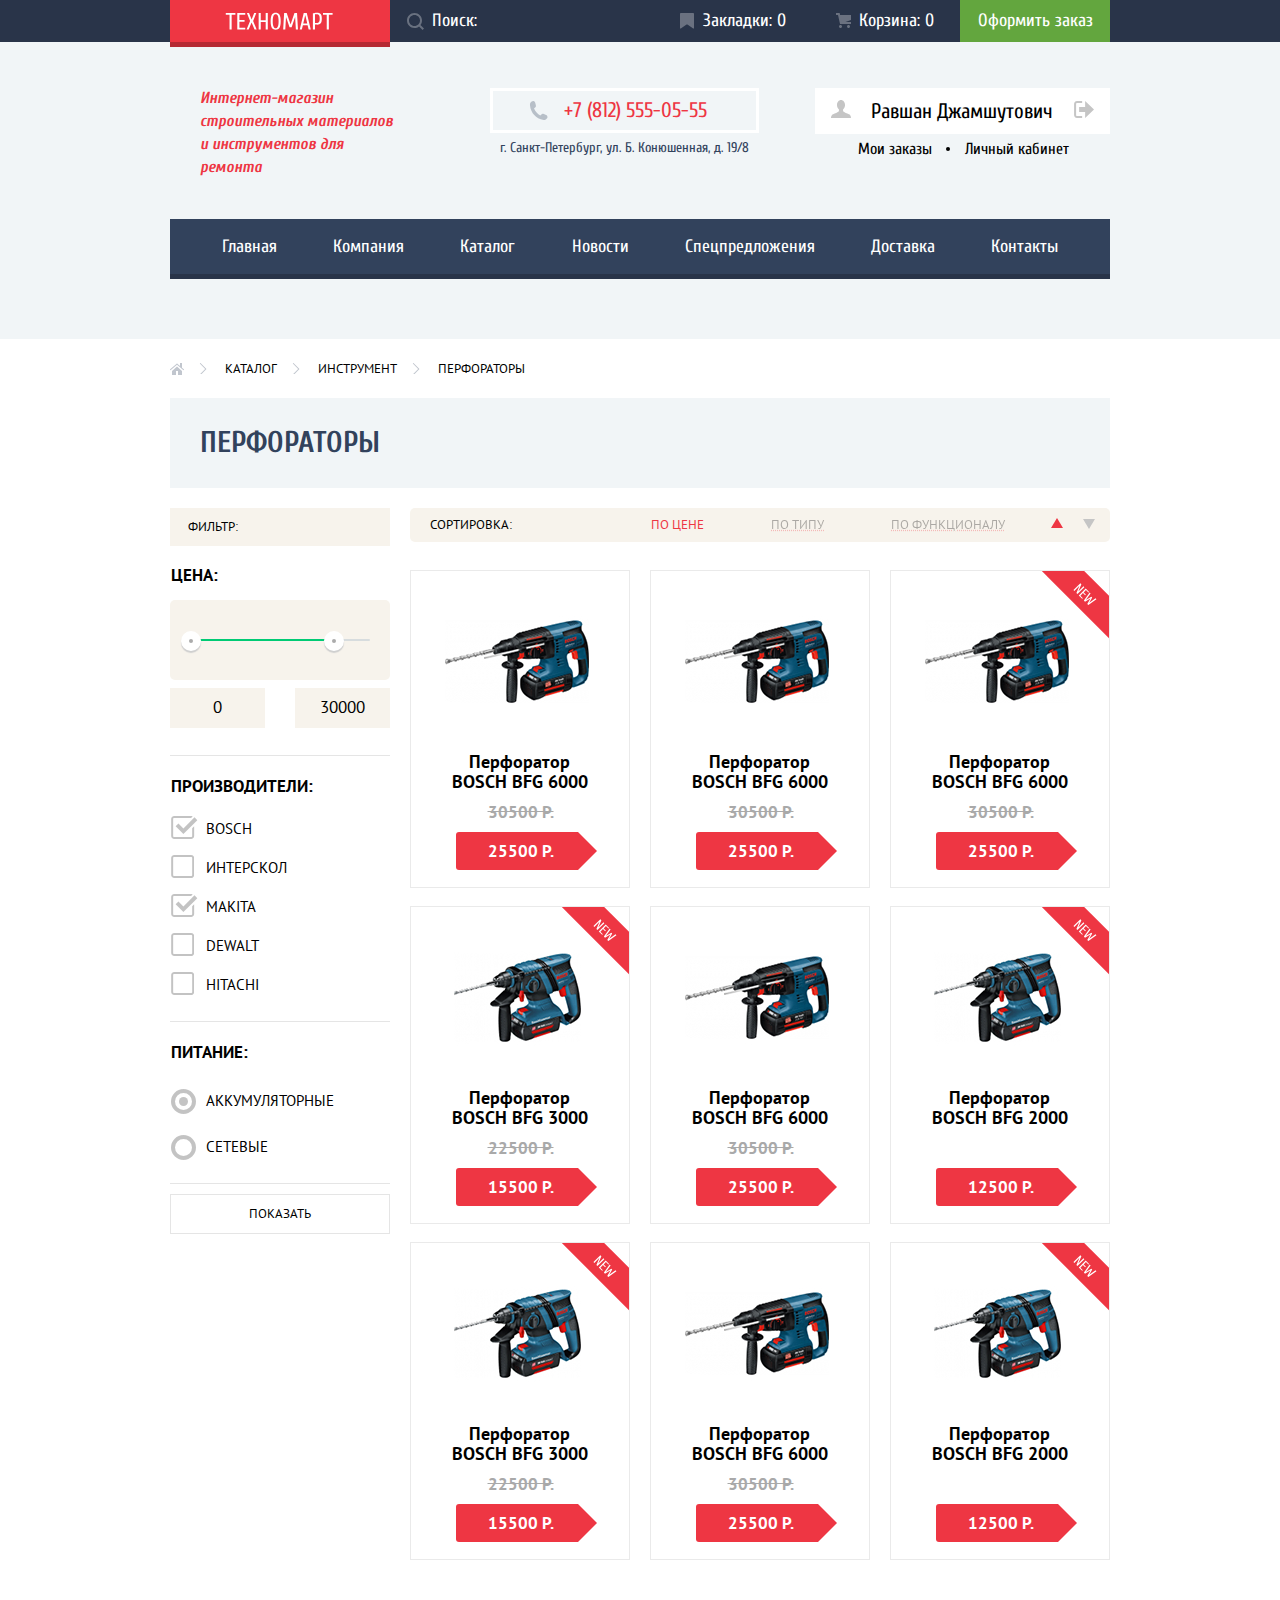
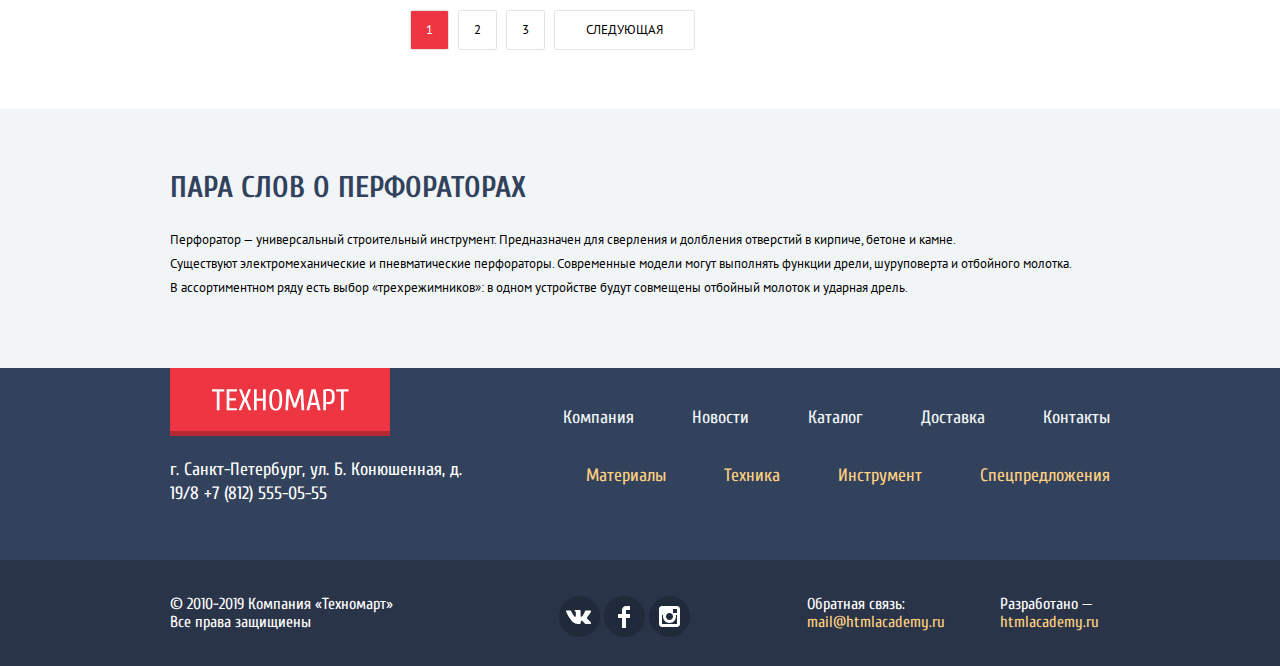
==== catalog.html @ f01aeaef "Catalog" ====
<!DOCTYPE html>
<html class="page" lang="ru">
  <head>
    <meta charset="utf-8">
    <title>Техномарт - каталог</title>
    <link href="https://fonts.googleapis.com/css2?family=Cuprum:ital,wght@0,400;0,700;1,400;1,700&family=PT+Sans:ital,wght@0,400;0,700;1,400;1,700&display=swap" rel="stylesheet">
    <link rel="stylesheet" href="css/normalize.css">
    <link rel="stylesheet" href="css/style.css">
  </head>
  <body class="page-body">

    <header class="body-header">

      <!-- Верхняя линия (Лого, поиск, заказ) -->
      <section class="header-top">

        <div class="head-line container">
          <a class="logo-technomart" href="index.html">
            <img src="img/logo-technomart.svg" height="18" width="108" alt="Logo">
          </a>          
          <a class="header-word search" href="#">
            <svg width="17" height="17" viewBox="0 0 17 17" fill="none" xmlns="http://www.w3.org/2000/svg">
              <path fill-rule="evenodd"
                    clip-rule="evenodd"
                    d="M13.458 12.044L17 15.586L15.586 17L12.044 13.458C10.782 14.421 9.21 15 7.5 15C3.35786 15 0 11.6421 0 7.5C0 3.35786 3.35786 0 7.5 0C11.6421 0 15 3.35786 15 7.5C15.0001 9.14309 14.4581 10.7403 13.458 12.044ZM7.5 2C4.467 2 2 4.467 2 7.5C2.00331 10.5362 4.4638 12.9967 7.5 13C10.532 13 13 10.532 13 7.5C13 4.467 10.532 2 7.5 2Z" fill="white"/>
            </svg>
            Поиск:
          </a>
          <a class="header-word bookmark" href="#">
              Закладки: 0
          </a>
          <a class="header-word cart" href="#">
              Корзина: 0
          </a>
          <a class="header-word" href="#">
            <span>Оформить заказ</span>
          </a>            
        </div>

      </section>
      
      <!-- Средняя линия (Текст, контакты, логин) -->
      <section class="header-info">

        <div class="container">
          <div class="middle-info">            

            <h1 class="site-description">Интернет-магазин строительных материалов и&nbsp;инструментов для ремонта</h1>
    
            <div class="header-contacts">
              <a class="header-phone" href="tel:+78125550555"> +7 (812) 555-05-55</a>
              <p class="adress">г. Санкт-Петербург, ул. Б. Конюшенная, д. 19/8</p>
            </div>

            <div class="login-registration my-login">
              <div class="my-login-top">
                <a class="user-img" href="#">
                  <svg width="20" height="18" viewBox="0 0 20 18" fill="none" xmlns="http://www.w3.org/2000/svg">
                    <path d="M17.881 14.166C15.737 13.431 13.625 12.5 12.674 11.776C12.017 11.275 11.904 10.158 12.157 9.361C13.275 8.458 14.021 6.884 14.021 5.083C14.021 2.276 12.221 0 10 0C7.77902 0 5.97901 2.276 5.97901 5.083C5.97901 6.884 6.72501 8.457 7.84201 9.36C8.09501 10.158 7.98302 11.275 7.32502 11.776C6.37502 12.5 4.26201 13.43 2.11801 14.166C-0.0259852 14.902 1.48343e-05 18 1.48343e-05 18H20C20 18 20.025 14.901 17.881 14.166Z" fill="#C5C5C5"/>
                    </svg>                    
                </a>
                <a class="user-name" href="#">Равшан Джамшутович</a>
                <a class="Logout" href="#">
                  <svg width="20" height="17" viewBox="0 0 20 17" fill="none" xmlns="http://www.w3.org/2000/svg">
                    <path d="M20 8.5L11.125 0V6H5.125V11H11.125V17L20 8.5Z" fill="#C5C5C5"/>
                    <path d="M2.10598 13.952V3.048C2.12398 2.672 2.27698 1.991 3.11598 1.991H8.14297V0H3.11598C0.937975 0 0.111975 1.81 0.0869751 3.027V13.973C0.111975 15.189 0.937975 17 3.11598 17H8.14297V15.01H3.11598C2.27698 15.01 2.12398 14.327 2.10598 13.952Z" fill="#C5C5C5"/>
                  </svg>                    
                </a>
              </div>
              <ul class="my-login-bottom">
                <li>
                  <a class="my-offers" href="#">Мои заказы</a>
                </li>
                <li>
                  <a class="personal" href="#">Личный кабинет</a>
                </li>                
              </ul>
            </div>
          </div>

          <!-- Нижняя линия (Навигация) -->
          <nav class="header-navigation">
            <ul class="site-navigation">
              <li class="navigation-item">
                <a class="navigation-word" href="#">
                  Главная
                </a>
              </li>
              <li class="navigation-item">
                <a class="navigation-word" href="#">
                  Компания
                </a
              ></li>
              <li class="navigation-item">
                <a class="navigation-word" href="catalog.html">
                  Каталог
                </a>
              </li>
              <li class="navigation-item">
                <a class="navigation-word" href="#">
                  Новости
                </a>
              </li>
              <li class="navigation-item">
                <a class="navigation-word" href="#">
                  Спецпредложения
                </a>
              </li>
              <li class="navigation-item">
                <a class="navigation-word" href="#">
                  Доставка
                </a>
              </li>
              <li class="navigation-item">
                <a class="navigation-word" href="#">
                  Контакты
                </a>
              </li>
            </ul>
          </nav>

        </div>

      </section>

    </header>

    <main class="main-catalog">

      <!-- BreadCrumbs -->
      <ul class="breadcrumbs">
        <li>
          <a class="breadcrumb-point point-home" href="index.html"></a>
        </li>
        <li>
          <a class="breadcrumb-point" href="#">Каталог</a>
        </li>
        <li>
          <a class="breadcrumb-point" href="#">Инструмент</a>
        </li>
        <li>
          <a class="breadcrumb-point" href="#">Перфораторы</a>
        </li>
      </ul>

      <div class="container device-name-container">
        <h2>Перфораторы</h2>
      </div>

      <div class="catalog-content">

        <!-- Filter -->
        <section class="filters">
          <div class="main-head">
            <span>Фильтр:</span>
          </div>
          <form class="filter-form" method="get" action="https://echo.htmlacademy.ru">

            <fieldset class="filter-item filter-item-price">
              <legend class="filter-legend legend-price">Цена:</legend>
              <div class="range-filter">
                <div class="range-controls">
                  <div class="scale">
                    <div class="bar" style="width: 80%;
                    margin-left: 5%"></div>
                  </div>
                  <div class="toggle toggle-min" tabindex="0" style="left: 5%"></div>
                  <div class="toggle toggle-max" tabindex="0" style="left: 70%"></div>
                </div>
                <div class="price-controls">
                  <label class="min-price">
                    <input type="text" name="min-price" value="0">
                  </label>
                  <label class="max-price">
                    <input type="text" name="max-price" value="30000">
                  </label>
                </div>
              </div>
            </fieldset>

            <fieldset class="filter-item filter-item-manufacturer">
              <legend class="filter-legend legend-manufacturer">Производители:</legend>
              <ul>

                <li class="filter-option filter-checkbox">
                  <input class="visually-hidden filter-input-checkbox filter-input" type="checkbox" name="bosch" id="filter-bosch" checked>
                  <label for="filter-bosch">Bosch</label>
                </li>
                
                <li class="filter-option filter-checkbox">
                  <input class="visually-hidden filter-input-checkbox filter-input" type="checkbox" name="interskol" id="filter-interskol">
                  <label for="filter-interskol">Интерскол</label>
                </li>

                <li class="filter-option filter-checkbox">
                  <input class="visually-hidden filter-input-checkbox filter-input" type="checkbox" name="makita" id="filter-makita" checked>
                  <label for="filter-makita">Makita</label>
                </li>

                <li class="filter-option filter-checkbox">
                  <input class="visually-hidden filter-input-checkbox filter-input" type="checkbox" name="dewalt" id="filter-dewalt">
                  <label for="filter-dewalt">Dewalt</label>
                </li>

                <li class="filter-option filter-checkbox">
                  <input class="visually-hidden filter-input-checkbox filter-input" type="checkbox" name="hitachi" id="filter-hitachi">
                  <label for="filter-hitachi">Hitachi</label>
                </li>
                
              </ul>
            </fieldset>
            
            <fieldset class="filter-item filter-item-power">
              <legend class="filter-legend legend-power">Питание:</legend>
              <ul>

                <li class="filter-option filter-radio">
                  <input class="visually-hidden filter-input-radio filter-input" type="radio" name="power-type" value="battery" id="filter-battery" checked>
                  <label for="filter-battery">Аккумуляторные</label>
                </li>

                <li class="filter-option filter-radio">
                  <input class="visually-hidden filter-input-radio filter-input" type="radio" name="power-type" value="mains-supply" id="filter-supply">
                  <label for="filter-supply">Сетевые</label>
                </li>

              </ul>
            </fieldset>
            <button type="submit" class="filter-button button">Показать</button>
          </form>
        </section>

        <!--Sorting-->
        <section class="goods-content">
          <div class="sorting">
            <span>Сортировка:</span>
            <ul class="sorting-list">
              <li>
                <a href="#" class="sorting-type sorting-current">
                  По цене
                </a>
              </li>
              <li >
                <a href="#" class="sorting-type">
                  По типу
                </a>
              </li>
              <li>
                <a href="#" class="sorting-type">
                  По функционалу
                </a>
              </li>
            </ul>
            <div class="sorting-direction">
              <a href="#" class="sorting-button button-up sorting-direction-current"></a>
              <a href="#" class="sorting-button button-down"></a>
            </div>             
          </div>

          <!--Goods Area-->
          <ul class="goods-list goods-list--catalog">
    
            <!-- First Row -->
            <li class="catalog-item">
              <div class="goods-img">
                <img src="img/Bosch-BFG-6k.jpg" height="128" width="144" alt="BOSCH BFG 6000">
              </div>
              <span class="goods-name">Перфоратор BOSCH BFG 6000</span>
              <span class="old-price">30500 Р.</span>
              <span class="current-price">25500 Р.</span>
              <div class="item-hover-buy">
                <a class="buy" href="#">
                  купить
                </a>
                <a class="wishlist" href="#">
                  в закладки
                </a>
              </div>
            </li>
            <li class="catalog-item">
              <div class="goods-img">
                <img src="img/Bosch-BFG-6k.jpg" height="128" width="144" alt="BOSCH BFG 6000">
              </div>
              <span class="goods-name">Перфоратор BOSCH BFG 6000</span>
              <span class="old-price">30500 Р.</span>
              <span class="current-price">25500 Р.</span>
              <div class="item-hover-buy">
                <a class="buy" href="#">
                  купить
                </a>
                <a class="wishlist" href="#">
                  в закладки
                </a>
              </div>
            </li>
            <li class="catalog-item">
              <div class="goods-img">
                <img src="img/Bosch-BFG-6k.jpg" height="128" width="144" alt="BOSCH BFG 6000">
              </div>
              <span class="goods-name">Перфоратор BOSCH BFG 6000</span>
              <span class="old-price">30500 Р.</span>
              <span class="current-price">25500 Р.</span>
              <div class="item-hover-buy">
                <a class="buy" href="#">
                  купить
                </a>
                <a class="wishlist" href="#">
                  в закладки
                </a>
              </div>
            </li>
    
            <!-- Second Row -->
            <li class="catalog-item">
              <div class="goods-img">
                <img src="img/Bosch-BFG-3k.jpg" height="112" width="127" alt="BOSCH BFG 3000">  
              </div>  
              <span class="goods-name">Перфоратор BOSCH BFG 3000</span>
              <span class="old-price">22500 Р.</span>
              <span class="current-price">15500 Р.</span>
              <div class="item-hover-buy">
                <a class="buy" href="#">
                  купить
                </a>
                <a class="wishlist" href="#">
                  в закладки
                </a>
              </div>
            </li>
            <li class="catalog-item">
              <div class="goods-img">
                <img src="img/Bosch-BFG-6k.jpg" height="128" width="144" alt="BOSCH BFG 6000">
              </div>
              <span class="goods-name">Перфоратор BOSCH BFG 6000</span>
              <span class="old-price">30500 Р.</span>
              <span class="current-price">25500 Р.</span>
              <div class="item-hover-buy">
                <a class="buy" href="#">
                  купить
                </a>
                <a class="wishlist" href="#">
                  в закладки
                </a>
              </div>
            </li>
            <li class="catalog-item">
              <div class="goods-img">
                <img src="img/Bosch-BFG-2k.jpg" height="112" width="127" alt="BOSCH BFG 2000">
              </div>
              <span class="goods-name">Перфоратор BOSCH BFG 2000</span>
              <span class="old-price"></span>
              <span class="current-price">12500 Р.</span>
              <div class="item-hover-buy">
                <a class="buy" href="#">
                  купить
                </a>
                <a class="wishlist" href="#">
                  в закладки
                </a>
              </div>
            </li>
    
            <!-- Third Row -->
            <li class="catalog-item">
              <div class="goods-img">
                <img src="img/Bosch-BFG-3k.jpg" height="112" width="127" alt="BOSCH BFG 3000">  
              </div>  
              <span class="goods-name">Перфоратор BOSCH BFG 3000</span>
              <span class="old-price">22500 Р.</span>
              <span class="current-price">15500 Р.</span>
              <div class="item-hover-buy">
                <a class="buy" href="#">
                  купить
                </a>
                <a class="wishlist" href="#">
                  в закладки
                </a>
              </div>
            </li>
            <li class="catalog-item">
              <div class="goods-img">
                <img src="img/Bosch-BFG-6k.jpg" height="128" width="144" alt="BOSCH BFG 6000">
              </div>
              <span class="goods-name">Перфоратор BOSCH BFG 6000</span>
              <span class="old-price">30500 Р.</span>
              <span class="current-price">25500 Р.</span>
              <div class="item-hover-buy">
                <a class="buy" href="#">
                  купить
                </a>
                <a class="wishlist" href="#">
                  в закладки
                </a>
              </div>
            </li>
            <li class="catalog-item">
              <div class="goods-img">
                <img src="img/Bosch-BFG-2k.jpg" height="112" width="127" alt="BOSCH BFG 2000">
              </div>
              <span class="goods-name">Перфоратор BOSCH BFG 2000</span>
              <span class="old-price"></span>
              <span class="current-price">12500 Р.</span>
              <div class="item-hover-buy">
                <a class="buy" href="#">
                  купить
                </a>
                <a class="wishlist" href="#">
                  в закладки
                </a>
              </div>
            </li>
          </ul>

          <ul class="pagination-list">
            <li class="pagination-item pagination-item-current">
              <a class="pagination-point pagination-current-point" href="#">1</a>
            </li>
            <li class="pagination-item">
              <a class="pagination-point" href="#">2</a>
            </li>
            <li class="pagination-item">
              <a class="pagination-point" href="#">3</a>
            </li>
            <li class="pagination-item pagination-next">
              <a class="pagination-point next-point" href="#">Следующая</a>
            </li>
          </ul>
        </section>
      </div>
    </main>

    <!--Нижняя область-->
    <section class="about-device">
      <div class="container">
        <h2>Пара слов о перфораторах</h2>
        <p>Перфоратор&nbsp;&mdash; универсальный строительный инструмент. Предназначен для сверления и&nbsp;долбления отверстий в&nbsp;кирпиче, бетоне и&nbsp;камне.
        <p>Существуют электромеханические и&nbsp;пневматические перфораторы. Современные модели могут выполнять функции дрели, шуруповерта и&nbsp;отбойного молотка. 
          В&nbsp;ассортиментном ряду есть выбор &laquo;трехрежимников&raquo;: в&nbsp;одном устройстве будут совмещены отбойный молоток и&nbsp;ударная дрель.</p>
        </p>  
      </div>
    </section>
    

    <!--Footer-->

    <footer class="body-footer">

      <section class="footer-top">

        <div class="container">

          <div class="footer-contacts">
            <a class="logo-technomart" href="index.html">
              <img src="img/logo-technomart.svg" height="23" width="138" alt="Logo">
            </a>            
            <p>
              г. Санкт-Петербург, ул. Б.&nbsp;Конюшенная, д. 19/8
              <a href="tel:+78125550555">
                  +7 (812) 555-05-55
              </a>
            </p>
          </div>
            
          <div class="footer-navigation">
            
            <ul class="footer-navigation-top">
              <li><a href="#">Компания</a></li>
              <li><a href="#">Новости</a></li>
              <li><a href="catalog.html">Каталог</a></li>
              <li><a href="#">Доставка</a></li>
              <li><a href="#">Контакты</a></li>
            </ul> 
    
            <ul class="footer-navigation-bottom">
              <li><a href="#">Материалы</a></li>
              <li><a href="#">Техника</a></li>
              <li><a href="#">Инструмент</a></li>
              <li><a href="#">Спецпредложения</a></li>
            </ul>

          </div>

        </div>

      </section>

      <section class="footer-bottom">

        <div class="container">

          <p class="copy">&copy;&nbsp;2010-2019 Компания &laquo;Техномарт&raquo; Все права защищиены</p>
  
          <div class="social">
            <a class="social-button" href="#">
              <img src="img/icon-vk.svg" height="15" width="26" alt="VK">
            </a>
            <a class="social-button" href="#">
              <img src="img/icon-fb.svg" height="22" width="12" alt="Facebook">
            </a>
            <a class="social-button" href="#">
              <img src="img/icon-insta.svg" height="21" width="21" alt="Instagram">
            </a>
          </div>
  
          <div class="feedback">
            <p>Обратная связь: <a class="email" href="mailto:mail@htmlacademy.ru">mail@htmlacademy.ru</a></p>  
            <p>Разработано — <a class="email" href="https://htmlacademy.ru/intensive/htmlcss"><span>htmlacademy.ru</span></a></p>
          </div>

        </div>

      </section>

    </footer>
  </body>
</html>
---- css/style.css ----
/* Colors */
:root {
    --basic-red: #EE3643;
    --basic-green: #63A63E;
    --basic-grey: #3D546F;
    --basic-greylight: #C5C5C5;
    --greylight-checkbox: #B5B5B5;
    --basic-background: #F1F5F7;
    
    --special-yellow: #FFBF47;
    --special-blue: #3BBCE3;
    --special-lilac: #DC91D8;
    --special-greenlight: #8ED78F;
    --special-yellowlight: #FFD180;
    --special-black: #32425C;
    --special-grey:  #F4F4F4;

    --promo-delivery: #FFC047;
    --popular-head: #F9F5F0;
    --catalog-filter: #F7F3EC;
    --old-price: #A9A9A9;
    --popular-border: #EAEAEA;
    --service-hover: #293449;
    --navigation-active: #1D2739;
    --red-hover: #CA2C37;
    --footer-adress: #F3F7F9;
    --footer-list-top: #F1F5F7;
    --social-back: #212A3A;
    --active-header: #161D29;
    --phone: #B7BFC8;
    --buy-hover: #367315;
    --buy-active: #518534;

    --success: #5FBB2D;
    --warning: #FFBF47;
    --error: #BA2732;
    --white-opacity: rgba(255, 255, 255, 0.5);
    --promo-button: rgba(255, 255, 255, 0.3);
    --promo-button-hover: rgba(197, 197, 197, 0.3);
    --promo-button-active: rgba(169, 169, 169, 0.3);

    --linear-greylight: linear-gradient(#FFFFFF, #EAEAEA);
    --filter-greylight: #E5E5E5;
}

/* Global */
body {
    min-width: 1200px;
    margin: 0;
    padding: 0;
    font-family: "Cuprum", Arial, sans-serif;
    font-size: 24px;
    line-height: 30px;
    font-weight: 400;
    color: white;
    background-color: white;
}

.container {
    width: 940px;
    margin: 0 auto;
    padding: 0;
}

a {
    text-decoration: none;
}
  
img {
    max-width: 100%;
    height: auto;
}

ul {
    margin: 0;
    padding: 0;
    list-style: none;
}

.page {
    height: 100%;
}

.page-body {
    min-height: 100%;
    display: grid;
    grid-template-rows: min-content 1fr min-content;
    align-content: start;
}

.body-header {
    display: grid;
    background-color: var(--basic-background);
    gap: 43px;
}

.button {
    background-color: var(--basic-red);
    text-transform: uppercase;
    color: white;
    font-size: 14px;
    line-height: 18px;
    display: flex;
    align-items: center;
    justify-content: center;
}

.red-button {
    width: 192px;
    height: 38px;
}

.red-button:hover {
    background-color: var(--red-hover);
}

.red-button:active {    
    background-color: var(--error);
}

/* Header Top */
.header-top {
    background-color: var(--service-hover);
    height: 42px;
}

.header-top .container {
    display: grid;
    grid-template-columns: 220px auto 150px 150px 150px;
    align-items: center;
}

.head-line img {
    padding: 12px 57px 17px 55px;
    background-color: var(--basic-red);
    box-shadow: inset 0px -5px 0px rgba(0, 0, 0, 0.24);
}

.search {
    height: 42px;
    padding-left: 17px;
    display: flex;
    align-self: stretch;
    align-items: center;
    position: relative;
}

.search svg {
    padding-right: 8px;
}

.search path {
    fill-opacity: 0.3;
}

.search:hover path {
    fill-opacity: 1;
}

.search:focus path {
    fill: red;
    fill-opacity: 1;
}

.search:focus {
    background-color: white;
    color: black;
}

.header-word {
    font-size: 18px;
    line-height: 24px;
    color: white;
    position: relative;
}

.header-word:not(:first-of-type) {
    display: flex;
    align-self: stretch;
    align-items: center;
    height: 42px;
}

.bookmark {
    padding-left: 43px;
}

.cart {
    padding-left: 49px;
}

.bookmark::before {
    content: "";
    position: absolute;
    background-image: url("../img/icon-bookmark.svg");
    top: 13px;
    left: 20px;
    width: 14px;
    height: 16px;
    opacity: 0.3;
}

.cart::before {
    content: "";
    position: absolute;
    background-image: url("../img/icon-cart.svg");
    top: 13px;
    left: 26px;
    width: 15px;
    height: 15px;
    opacity: 0.3;
}

.bookmark:hover::before,
.cart:hover::before {
    opacity: 1;
}

.bookmark:active,
.cart:active {
    color: var(--white-opacity);
    background-color: var(--active-header);
}

.bookmark:active::before,
.cart:active::before {    
    opacity: 0.3;
}

.header-word:last-child {
    background-color: var(--basic-green);
    justify-content: center;
}

.header-word:last-child:hover {
    background-color: var(--success);
}

.header-word:last-child:active {
    color: var(--white-opacity);
    background-color: var(--basic-green);    
}

/* Header Middle */
.middle-info {
    display: grid;
    grid-template-columns: 1fr 1fr 1fr;
}

.site-description {
    width: 208px;
    color: var(--basic-red);
    font-style: italic;
    font-size: 16px;
    line-height: 23px;
    margin: 2px 0 0 30px;
}

.header-contacts {
    display: flex;
    flex-direction: column;
    justify-self: left;
    align-items: center;
    padding-left: 7px;
}

.header-phone {
    color: var(--basic-red);
    font-size: 21px;
    line-height: 30px;
    padding: 4px 49px 5px 71px;
    border: 3px solid white;
    position: relative;
    margin-top: 3px;
}

.header-phone::before {
    content: "";
    position: absolute;
    width: 19px;
    height: 19px;
    background-image: url("../img/icon-phone.svg");
    top: 10px;
    left: 36px;
}

.adress {
    color: var(--special-black);
    font-size: 14px;
    line-height: 24px;
    margin: 0;
    margin-top: 3px;
}

/* Login */
.login-button {
    color: black;
    background-color: white;
    font-size: 21px;
    line-height: 21px;
    display: inline-block;
}

.login-registration {
    margin-left: auto;
    display: flex;
    align-items: flex-start;
    padding-top: 3px;
}

.login-link,
.registration-link {
    background-color: white;
    color: black;
}

.login-link {
    position: relative;
    padding: 12px 28px 12px 45px;
}

.registration-link {
    padding: 12px 24px;
    margin-left: 10px;
}

.login-link svg {
    position: absolute;
    width: 20px;
    height: 17px;
    top: 14px;
    left: 19px;
}

.login-button:hover,
.login-button:hover path {
    color: var(--basic-red);
    fill: var(--basic-grey);
}

.login-button:active,
.login-button:active path {
    color: var(--basic-greylight);
    fill: var(--basic-greylight);
}
.my-login {
    flex-direction: column;
}

.my-login-top {
    width: 100%;
    background-color: white;
    display: flex;
    justify-content: space-between;
    align-items: center;
    padding: 8px 16px;
    box-sizing: border-box;
    margin-bottom: 6px;
}

.my-login-top a {
    display: block;
    box-sizing: border-box;
}

.user-img:hover path,
.Logout:hover path {
    fill: var(--basic-grey);
}

.user-name {
    font-size: 21px;
    line-height: 21px;
    color: black;
    margin-right: 21px;
    margin-left: 20px;
}

.my-login-bottom {
    display: flex;
    font-size: 16px;
    line-height: 18px;
    justify-content: center;
    align-items: center;    
    padding-left: 43px;
}

.my-login-bottom li {
    display: block;
    box-sizing: border-box;
}

.my-login-bottom a {
    color: black;
}

.my-login-bottom a:hover {
    color: var(--basic-red);
}

.user-img:active path,
.Logout:active path {
    fill: var(--basic-greylight);
}

.my-login-bottom a:active,
.user-name:active {
    color: var(--basic-greylight);
}

.my-login-bottom li:not(:last-child) {
    margin-right: 33px;
    position: relative;
}

.my-login-bottom li:not(:last-child)::after {
    content: "";
    position: absolute;
    display: block;
    box-sizing: border-box;
    top: 7px;
    right: -18px;
    width: 4px;
    height: 4px;
    border-radius: 50%;
    background-color: black;
}

/* Navigation */
.site-navigation {
    background-color: var(--special-black);
    display: flex;
    flex-wrap: wrap;
    justify-content: space-evenly;
    margin-top: 40px;
    margin-bottom: 60px;
    min-height: 60px;
    box-shadow: inset 0px -5px 0px var(--service-hover);
}

.navigation-item {
    padding: 16px 24px 20px 27px;
}

.navigation-item:first-child {
    padding-left: 47px;
}

.navigation-item:last-child {
    padding-right: 47px;
}

.navigation-word {
    color: white;
    display: block;
    font-size: 18px;
    line-height: 24px;
}

.navigation-item:hover {
    background-color: var(--service-hover);
}

.navigation-item:active {
    color: var(--white-opacity);
    background-color: var(--navigation-active);
}

.body-footer {
    background-color: var(--basic-background);
}

.main-container {
    padding: 59px 0 0;    
}

/* Promo */
.promo {
    display: grid;
    padding: 0;
    margin-bottom: 59px;
}

.promo-top {
    display: grid;
    gap: 20px;
    grid-template-columns: 1fr 1fr 1fr;
    grid-template-rows: 1fr 1fr 1fr;
}

.promo-item {
    background-color: var(--special-yellow);
    box-sizing: border-box;
    padding: 20px 23px 21px;
    position: relative;
}

.promo-item b {
    display: block;
    margin-bottom: 14px;
}

.promo-item img {
    position: absolute;
}

.promo-button {
    display: inline-block;
    width: 135px;
    padding: 10px;
    background-color: var(--promo-button);
    text-align: center;
    box-sizing: border-box;
}

.promo-button:hover {
    background-color: var(--promo-button-hover);
}

.promo-button:active {
    background-color: var(--promo-button-active);
    opacity: 0.3;
}

.materials {
    background-color: var(--special-yellow);
}

.devices {
    background-color: var(--special-blue);
}

.tech {
    background-color: var(--special-lilac);
}

.slider {
    position: relative;
    grid-column: 1 / 3;
    grid-row: 2 / 4;
}

.slider img {
    display: block;
}

.sale {
    background-color: var(--special-greenlight);
    grid-row: 2 / 3;
}

.delivery {
    background-color: var(--promo-delivery);
    grid-row: 3 / 4;
}

/* Promo-Images */
.goods-item:nth-child(2n)::after,
.catalog-item:nth-child(3n)::after,
.catalog-item:nth-child(4)::after,
.catalog-item:nth-child(7)::after,
.materials::before {
    position: absolute;
    content: "";
    background-image: url("../img/catalog-new.svg");
    background-repeat: no-repeat;
    width: 70px;
    height: 70px;
    top: 0;
    right: 0;
}

.materials::after {
    position: absolute;
    content: "";
    background-image: url("../img/materials.svg");
    background-repeat: no-repeat;
    width: 44px;
    height: 65px;
    top: 31px;
    right: 43px;
}

.devices::after {
    position: absolute;
    content: "";
    background-image: url("../img/devices.svg");
    background-repeat: no-repeat;
    width: 75px;
    height: 61px;
    top: 34px;
    right: 31px;
}

.tech::after {
    position: absolute;
    content: "";
    background-image: url("../img/vehicle.svg");
    background-repeat: no-repeat;
    width: 78px;
    height: 62px;
    top: 31px;
    right: 31px;
}

.sale::after {
    position: absolute;
    content: "";
    background-image: url("../img/sale.svg");
    background-repeat: no-repeat;
    width: 59px;
    height: 72px;
    top: 26px;
    right: 45px;
}

.delivery::after {
    position: absolute;
    content: "";
    background-image: url("../img/delivery.svg");
    background-repeat: no-repeat;
    width: 78px;
    height: 63px;
    top: 32px;
    right: 31px;
}

/* Slider */
.slider-head {
    position: absolute;
    width: 620px;
    height: 104px;
    background-color: rgba(0, 0, 0, 0.25);
}

.slider-name {
    position: absolute;
    font-size: 36px;
    line-height: 36px;
    font-weight: 700;
    text-transform: uppercase;
    top: 23px;
    left: 24px;
    margin: 0;
}

.slider-synopsys {
    position: absolute;
    font-size: 18px;
    line-height: 24px;
    top: 64px;
    left: 24px;
    margin: 0;
}

.slider-button {
    position: absolute;
    content: "";
    background-image: url("../img/icon-left.svg");
    width: 22px;
    height: 40px;
    background-color: transparent;
    border: none;
}

.slider-button:focus {
    outline: none;
}

.slider-left {
    left: 24px;
    bottom: 104px;
}

.slider-right {    
    right: 20px;
    bottom: 104px;
    transform: rotate(180deg);
}

.slider-open {
    position: absolute;
    left: 24px;
    bottom: 27px;
}

.slider-open::before {
    position: absolute;
}

.slider-dots {
    position: absolute;
    display: flex;
    justify-content: space-between;
    align-items: center;
    bottom: 35px;
    left: 294px;
    min-width: 30px;
}

.slider-page {
    display: block;
    width: 10px;
    height: 10px;
    box-sizing: border-box;
    border-radius: 50%;
    background-color: white;
    border: none;
    padding: 0;
}

.active-slide {
    display: block;
    box-sizing: border-box;
    width: 10px;
    height: 10px;
    background-color: var(--basic-red);
    border: 2px solid white;   
    border-radius: 50%; 
    outline: none;
    padding: 0;
}

.slider-page:not(:last-child) {
    margin-right: 8px;
}

.slider-page:focus {
    outline: none;
}

/* Popular */
.popular {
    display: grid;
    grid-template-rows: auto auto;
    gap: 20px;
    margin-bottom: 70px;
}

.popular-head {
    background-color: var(--popular-head);
    display: flex;
    justify-content: space-between;
    align-items: center;
    padding-left: 28px;
    padding-right: 14px;
    box-sizing: border-box;
    height: 89px;
}

.popular-head h2 {
    color: var(--basic-grey);
    font-size: 30px;
    line-height: 30px;
    text-transform: uppercase;
    padding-top: 2px;
}

.popular-head a {
    width: 192px;
    text-align: center;
    box-sizing: border-box;
    margin-bottom: 1px;
}

.goods-list {
    display: grid;
    grid-template-columns: 1fr 1fr 1fr 1fr;
    gap: 20px;
}

.goods-item,
.catalog-item {
    position: relative;
    border: 1px solid var(--popular-border);
    min-height: 318px;
    width: 220px;
    display: flex;
    flex-direction: column;
    align-items: center;
    box-sizing: border-box;
    padding-right: 6px;
    padding-bottom: 17px;
}

.goods-item:hover,
.catalog-item:hover {
    box-shadow: 0px 4px 20px rgba(0, 0, 0, 0.15);
}

.goods-item:hover .item-hover-buy,
.catalog-item:hover .item-hover-buy {
    display: flex;
}

.goods-img {
    width: 218px;
    height: 181px;
    display: flex;
    justify-content: center;
    align-items: center;
}

.goods-name {
    font-family: "PT Sans", Arial, sans-serif;
    font-weight: 700;
    color: black;
    font-size: 18px;
    line-height: 20px;
    text-align: center;
    max-width: 160px;
    margin-left: 5px;
    margin-bottom: 7px;
}

.old-price {
    font-family: "PT Sans", Arial, sans-serif;
    color: var(--old-price);
    text-decoration: line-through;
    text-transform: uppercase;
    font-weight: bold;
    font-size: 17px;
    line-height: 18px;
    margin: auto 0 3px 15px;
    padding-bottom: 8px;
    padding-right: 8px;
    display: block;
}

.current-price {
    position: relative;
    font-family: "PT Sans", Arial, sans-serif;
    font-weight: 700;
    text-transform: uppercase;
    font-size: 17px;
    line-height: 18px;
    background-color: var(--basic-red);
    text-align: center;
    padding: 10px 24px 10px 32px;
    border-radius: 3px 0 0 3px;
}

.current-price::after {
    content: "";
    position: absolute;
    top: 0;
    left: 100%;
    border: 19px solid transparent;
    border-left: 19px solid var(--basic-red);
}

.item-hover-buy {
    position: absolute;
    top: 0;
    left: 0;
    display: none;
    flex-direction: column;
    width: 218px;
    height: 181px;
    align-items: center;
    padding-top: 38px;
    background-color: white;
    box-sizing: border-box;
}

.item-hover-buy a {
    width: 135px;
    font-family: "Cuprum", Arial, sans-serif;
    font-size: 14px;
    line-height: 18px;
    text-transform: uppercase;
    box-sizing: border-box;
}

.buy {
    position: relative;
    color: white;
    margin-bottom: 10px;
    padding: 10px 12px 10px 54px;
    background: var(--basic-green);
    box-shadow: inset 0px -3px 0px #367315;
    border-radius: 2px;
    border: none;
}

.buy::before {
    content: "";
    position: absolute;
    background-image: url("../img/icon-cart.svg");
    top: 10px;
    left: 30px;
    width: 15px;
    height: 15px;
    opacity: 0.3;
}

.buy:hover {
    background: var(--success);
    box-shadow: inset 0px -3px 0px var(--buy-hover);
}

.buy:active {
    background: var(--buy-active);
    box-shadow: inset 0px -3px 0px var(--buy-hover);
}

.wishlist {
    color: var(--special-black);
    background-color: white;
    border: 3px solid var(--basic-green);
    padding: 8px 31px 6px 30px;
    border-radius: 2px;    
}

.wishlist:hover {
    border: 3px solid var(--special-black);
}

.wishlist:active {
    border: 3px solid var(--special-black);
    opacity: 0.5;
}

.all-manufacturers {
    margin-bottom: 2px;
    margin-right: 5px;
}

.manufacturers-list {
    display: grid;
    grid-template-columns: repeat(4, 1fr);
    grid-template-rows: auto;
    gap: 20px;
}

.manufacturer {
    border: 1px solid var(--basic-greylight);
    height:145px;
    width: 220px;
    display: flex;
    justify-content: center;
    align-items: center;
    box-sizing: border-box;
}

.manufacturer:hover {
    box-shadow: 0px 4px 20px rgba(0, 0, 0, 0.15);
}

.manufacturer:active {
    opacity: 0.5;
}

.bosch {
    padding-top: 8px;
}

.Makita {
    padding-top: 2px;
}

.DeWalt {
    padding-top: 2px;
}

.Interskol {
    padding-top: 6px;
}

.Hitachi {
    padding-top: 9px;
    padding-left: 5px;
}

.LG {
    padding-top: 6px;
}

.AEG {
    padding-top: 9px;
}

.Metabo {
    padding-top: 7px;
}

/* Services */
.services {
    background-color: var(--basic-background);
}

.services .container {
    padding: 64px 0 99px;
}

.service-name {
    color: black;
    font-size: 30px;
    line-height: 30px;
    text-transform: uppercase;
    margin: 0;
}

.service-text {
    width: 460px;
    font-family: "PT Sans", Arial, sans-serif;
    font-size: 13px;
    line-height: 24px;
    color: black;
    margin-bottom: 1px;
}

.service-container {
    display: flex;
    margin-top: 70px;
}

.describe-list {
    padding-left: 80px;
    width: 100%
}

.term-list,
.describe-list,
.footer-top ul {
    list-style: none;
}

.term-list {
    position: relative;
}

.term-list::after {
    content: "";
    position: absolute;
    background-image: url("../img/shadow.png");
    top: -49px;
    right: 0;
    width: 10px;
    height: 279px;
}

.term-item {
    font-size: 21px;
    line-height: 30px;
    font-weight: 700;
    background-color: var(--special-black);
    width: 240px;
    display: block;
    padding: 15px 20px 18px;
    box-sizing: border-box;
}

.term-item:hover {
    font-size: 21px;
    line-height: 30px;
    color: white;
    background-color: var(--service-hover);
    width: 240px;
}
.active-term,
.term-item:active {
    color: var(--basic-grey);
    font-size: 21px;
    line-height: 30px;
    background-color: white;
    width: 240px;
}

.describe-item h3 {
    color: var(--special-black);
    font-size: 30px;
    line-height: 30px;
    text-transform: uppercase;
    margin-top: 0;
    margin-bottom: 30px;
}

/* About */
.about {
    display: grid;
    grid-template-columns: auto 300px;
    padding: 70px 0;
}

.main-info {
    display: flex;
    flex-direction: column;
}

.service-name {
    margin-bottom: 24px;
}

.about-text {
    width: 460px;
    font-family: "PT Sans", Arial, sans-serif;
    font-size: 13px;
    line-height: 24px;
    color: black;
    margin-top: 0;
    margin-bottom: 1px;
}

.about-text:first-of-type {
    margin-bottom: 26px;
}

.describe-item {
    position: relative;
}

.describe-item::after {
    content: "";
    position: absolute;
    background-image: url("../img/Service-Delivery.svg");
    top: 22px;
    right: 0;
    width: 468px;
    height: 216px;
}

.service-text {
    margin-top: 0;
    margin-bottom: auto;
    font-size: 13px;
    line-height: 24px;
}

.describe-item .service-text {
    max-width: 275px;
    margin-bottom: 0;
}

.transport-item {
    position: relative;
    color: black;
    font-size: 18px;
    line-height: 24px;
    margin-top: 0;
    margin-bottom: 11px;
    padding-left: 37px;
}

.transport-item::before {
    position: absolute;
    content: "";
    left: 0;
    bottom: 11px;
    width: 25px;
    height: 2px;
    background-color: var(--basic-red);
}

.main-contacts {
    display: flex;
    flex-direction: column;
}

.main-contacts p {
    width: 181px;
    margin-bottom: 32px;
}

.main-contacts img {
    display: block;
}

.about-button {
    width: 220px;
    margin-top: 9px;
}

.lost-button {
    width: 100%;
    margin-top: 24px;
}

/* Footer */
.body-footer {
    display: grid;
}

.footer-top {
    background-color: var(--special-black);
}

.footer-top .container {
    display: flex;
    flex-direction: row;
    justify-content: space-between;
}

.logo-technomart img {
    display: block;
}

.footer-bottom {
    background-color: var(--service-hover);
}

.footer-bottom .container {
    display: flex;
    justify-content: space-between;
    align-items: center;
    flex-direction: row;
}

.footer-contacts {
    display: flex;
    flex-direction: column;
}

.footer-contacts img {
    background-color: var(--basic-red);
    padding: 20px 41px 25px;
    margin-bottom: 22px;    
    box-shadow: inset 0px -5px 0px rgba(0, 0, 0, 0.24);
}

.footer-contacts p {
    font-size: 18px;
    line-height: 24px;
    width: 323px;
    margin-top: 0;
    margin-bottom: 54px;
    align-items: center;
}

.footer-contacts a {
    color: white;
}

.footer-navigation {
    display: flex;
    flex-direction: column;
    align-items: flex-end;
    flex-wrap: wrap;
}

.footer-navigation-top {
    display: flex;
    width: 547px;
    justify-content: space-between;
    margin: 33px 0 28px;    
    flex-wrap: wrap;
}

.footer-navigation-top a {
    color: var(--footer-list-top);
    font-size: 18px;
    line-height: 24px;
}

.footer-navigation-bottom {
    display: flex;
    width: 524px;
    justify-content: space-between;
    flex-wrap: wrap;
}

.footer-navigation-bottom a {
    color: var(--special-yellowlight);
    font-size: 18px;
    line-height: 24px;
}

.footer-top a:hover {
    text-decoration: underline;
}

.footer-top a:active {
    opacity: 0.5;
}

.footer-bottom {
    font-size: 16px;
    line-height: 18px;
}

.footer-bottom p {
    margin: 0;
}

.copy {
    width: 227px;
}

.social {
    display: flex;
    min-width: 139px;
    justify-content: space-evenly;
    margin-top: 36px;
    margin-bottom: 29px;
    padding-left: 44px;
    flex-wrap: wrap;
}

.social-button {
    background-color: var(--social-back);
    height: 41px;
    width: 41px;
    border-radius: 50%;
    display: flex;
    align-items: center;
    justify-content: center;
}

.social-button:hover,
.social-button:active {
    background-color: var(--basic-red);
}

.feedback {    
    display: flex;
    justify-content: flex-end;
    align-items: flex-end;
    flex-direction: row;
}

.feedback p:last-child {
    margin-left: 55px;
    margin-right: 11px;
}

.email {
    color: var(--special-yellowlight);
    display: block;
}

.email:hover {
    text-decoration: underline;
}

.email:active {
    color: var(--basic-red);
}

/* Modals */
.modal {
    display: none;
    position: fixed;
    top: 0;
    right: 0;
    bottom: 0;
    left: 0;
    margin: auto;    
    border-top: 7px solid var(--basic-red);
    box-sizing: border-box;
}

.modal-map {
    width: 943px;
    height: 449px;
    background-color: transparent;
}

.modal-map iframe {
    position: relative;
    border: none;    
    box-shadow: 0px 0px 14.7px rgba(47, 42, 43, 0.5);
}

.modal-write-us {
    width: 620px;
    height: 430px;
    background-color: white;
    box-shadow: 0px 0px 14.7px rgba(47, 42, 43, 0.5);
    box-sizing: border-box;
}

.modal-container {
    display: flex;
    box-sizing: border-box;
    flex-direction: column;
    position: relative;
    width: 100%;
    height: 100%;
    align-items: center;
    padding-top: 39px;
}

.write-form {
    display: flex;
    flex-wrap: wrap;
    justify-content: space-between;
}

.write-form label {
    font-family: "Cuprum", Arial, sans-serif;
    font-size: 18px;
    line-height: 24px;
    display: block;
    color: black;
    margin-bottom: 11px;
}

.write-us-container {
    width: 460px;
    margin: 0 auto;
}

.write-letter {
    width: 100%;
}

.write-form input,
.write-form textarea {
    display: block;
    font-family: "PT Sans", Arial, sans-serif;
    box-sizing: border-box;
    font-size: 13px;
    line-height: 24px;
    color: var(--old-price);
    border: 2px solid var(--basic-greylight);
    border-radius: 2px;
    text-overflow: ellipsis;
    min-height: 38px;
}

.write-form textarea {
    min-height: 114px;
}

.small-form {    
    width: 220px;
    margin-right: 20px;
    margin-bottom: 13px;
}

.small-form:nth-child(2n) {
    margin-right: 0;
}

.wide-form {
    width: 100%;
    resize: none;
}

.write-us-button {
    width: 100%;
    margin-top: auto;
    background-color: var(--special-grey);
}

.send {
    font-family: "Cuprum", Arial, sans-serif;
    font-size: 14px;
    line-height: 18px;
    padding-top: 11px;
    padding-bottom: 9px;
    margin: 37px auto;
}

/* Close Button */
.close-button {
    position: absolute;
    top: 10px;
    right: 10px;
    width: 21px;
    height: 21px;
    background-color: transparent;
    border: 0;
}

.close-button::after,
.close-button::before {
    content: "";
    position: absolute;
    top: 10px;
    right: 0;
    width: 27px;
    height: 4px;
    background-color: var(--basic-red);
}

.close-button::before {
    transform: rotate(45deg);
}
  
.close-button::after {
    transform: rotate(-45deg);
}

.write-us-close {
    top: 13px;
    right: 9px;
}

/* Catalog Page Content */
.visually-hidden {
    position: absolute;
    width: 1px;
    height: 1px;
    margin: -1px;
    border: 0;
    padding: 0;
    white-space: nowrap;
    clip-path: inset(100%);
    clip: rect(0 0 0 0);
    overflow: hidden;
}

.main-catalog {
    width: 940px;
    margin: 0 auto;
    padding-top: 21px;
}

.breadcrumbs {
    font-family: "PT Sans", Arial, sans-serif;
    font-size: 13px;
    line-height: 18px;
    text-transform: uppercase;
    display: flex;
    justify-content: flex-start;
    flex-wrap: wrap;
    padding-bottom: 20px;
}

.breadcrumbs li {
    position: relative;
}

.breadcrumbs li:not(:first-child) {
    margin-left: 41px;
}

.breadcrumbs li:not(:first-child)::before {
    position: absolute;
    content: "";
    background-image: url("../img/icon-right-small.svg");
    background-repeat: no-repeat;
    width: 8px;
    height: 12px;
    left: -26px;
    top: 2px;
}

.point-home {
    background-image: url("../img/icon-home.svg");
    width: 14px;
    height: 12px;    
    margin-top: 3px;
}

.breadcrumb-point {
    color: black;
    display: block;
}

.device-name-container {
    background-color: var(--basic-background);
    padding: 30px 0 30px 30px;
    width: 100%;
    box-sizing: border-box;
    margin-bottom: 20px;
}

.device-name-container h2,
.about-device h2 {
    margin: 0;
    font-size: 30px;
    line-height: 30px;
    display: block;
    color: var(--special-black);
    text-transform: uppercase;
}

.catalog-content {
    display: grid;
    grid-template-columns: 220px 1fr;
    gap: 20px;
}

/* Filters */
.filters {
    grid-column: 1 / 2;
    box-sizing: border-box;
}

.main-head {
    margin-bottom: 14px;
}

.main-head span {
    display: block;
    box-sizing: border-box;
    font-family: "PT Sans", Arial, sans-serif;
    font-size: 13px;
    line-height: 18px;
    text-transform: uppercase;
    color: black;
    background-color: var(--catalog-filter);
    padding-top: 10px;
    padding-bottom: 10px;
    padding-left: 18px;
}

/* Range Area */
.filter-item {
    margin: 0;
    padding: 0;
    border: none;
    padding-top: 17px;
}

.filter-item:not(:last-child) {    
    border-bottom: 1px solid var(--filter-greylight);
    padding-bottom: 27px;
}

.filter-legend {
    font-family: "PT Sans", Arial, sans-serif;
    font-size: 17px;
    line-height: 30px;
    text-transform: uppercase;
    font-weight: 700;
    color: black;
    padding-left: 1px;
    margin-bottom: -7px;    
}

.filter-item-manufacturer,
.filter-item-power {
    margin-top: 15px;
}

.legend-manufacturer {
    margin-bottom: 1px;
}

.legend-power {
    margin-bottom: 7px;
}

.range-controls {
    position: relative;
    height: 41px;
    background-color: var(--catalog-filter);
    border-radius: 5px;
    margin-bottom: 8px;
    padding-top: 39px;
    padding-right: 20px;
    padding-left: 20px;
}

.range-controls .scale {
    height: 2px;
    background: #d7dcde;
    border-radius: 5px;
}

.range-controls .bar {
    width: 70%;
    height: 2px;
    background: #00ca74;
}

.range-controls .toggle {
    position: absolute;
    top: 31px;
    left: 0;
    width: 4px;
    height: 4px;
    padding: 0;
    border: 8px solid white;
    background-color: #ababab;
    border-radius: 50%;
    box-shadow: 0 2px 1px 0 #cfcfcf;
    cursor: pointer;
}

.range-controls .toggle-min {
    left: 18px;
}
  
.range-controls .toggle-max {
    left: 160px;
}

.price-controls {
    display: flex;
    justify-content: space-between;
}

.price-controls label {
    text-transform: uppercase;
    font-family: "PT Sans", "Arial", sans-serif;
    font-size: 17px;
    line-height: 18px;
}

.price-controls input {
    width: 95px;
    padding: 10px;
    text-align: center;
    color: black;
    border: none;
    background: var(--catalog-filter);  
    box-sizing: border-box;
}

/* Check Box */
.filter-option {
    padding-left: 1px;
}

.filter-option:not(:last-child) {
    margin-bottom: 20px;
}

.filter-option label {
    position: relative;
    display: block;
    cursor: pointer;
    user-select: none;
    font-family: "PT Sans", "Arial", sans-serif;
    font-size: 15px;
    line-height: 19px;
    color: black;
    text-transform: uppercase;
    padding-left: 35px;
}

.filter-input-checkbox + label::before {
    content: "";
    position: absolute;
    left: 0;
    top: -3px;
    width: 23px;
    height: 23px;
    background-image: url("../img/checkbox-off.svg");
    background-repeat: no-repeat;
    background-position: 0 0;
    opacity: 0.8;
}

.filter-input-checkbox:checked + label::before {    
    width: 27px;
    height: 23px;
    background-image: url("../img/checkbox-on.svg");
}

.filter-input-checkbox + label:hover::before,
.filter-input-radio + label:hover::before {
    opacity: 1;
}

.filter-input-checkbox:disabled + label,
.filter-input-checkbox:disabled + label::before,
.filter-input-radio:disabled + label,
.filter-input-radio:disabled + label::before {
    opacity: 0.4;
}

.filter-radio:not(:last-child) {
    margin-bottom: 27px;
}

.filter-input-radio + label::before {
    content: "";
    position: absolute;
    left: 0;
    top: -2px;
    width: 25px;
    height: 25px;
    border-radius: 50%;
    border: 4px solid var(--greylight-checkbox);
    background-color: white;
    background-repeat: no-repeat;
    background-position: 0 0;
    box-sizing: border-box;
    opacity: 0.8;
}

.filter-input-radio:checked + label::after {
    content: "";
    position: absolute;
    left: 8px;
    top: 6px;
    width: 9px;
    height: 9px;
    border-radius: 50%;
    background-color: var(--greylight-checkbox);
    background-repeat: no-repeat;
    background-position: 0 0;
    box-sizing: border-box;
    opacity: 0.8;
}

.filter-button {
    font-family: "PT Sans", "Arial", sans-serif;
    font-size: 13px;
    line-height: 18px;
    color: black;
    background-color: transparent;
    border: 1px solid var(--filter-greylight);
    box-sizing: border-box;
    padding: 10px;
    width: 100%;
    margin-top: 10px;
}

/* Sorting */
.sorting {
    background-color: var(--catalog-filter);
    font-family: "PT Sans", "Arial", sans-serif;
    font-size: 13px;
    line-height: 18px;
    color: black;
    box-sizing: border-box;
    display: flex;
    padding: 7px;
    padding-left: 20px;
    padding-right: 5px;
    border-radius: 5px;
    align-items: center;
}

.sorting span {
    text-transform: uppercase;
}

.sorting-list {
    display: flex;
    text-transform: uppercase;
    margin-left: auto;
    margin-right: 43px;
    min-width: 354px;
    justify-content: space-between;
}

.sorting-type {
    color: black;
    opacity: 0.3;
    text-decoration: underline dotted var(--basic-red);
}

.sorting-current {
    color: var(--basic-red);
    opacity: 1;
    text-decoration: none;
}

.sorting-type:hover {
    opacity: 1;
    text-decoration-style: solid;
}

.sorting-type:active {
    color: var(--basic-red);
    opacity: 1;
    text-decoration: none;
}

.sorting-direction {
    width: 52px;
    display: flex;
    padding-right: 5px;
}

.sorting-button {
    margin: 0;
    padding: 0;
    position: relative;
    width: 20px;
    height: 20px;
    border: none;
    background: none;
    box-sizing: border-box;
}

.sorting-button::before {
    position: absolute;
    content: "";
    bottom: 7px;
    right: 5px;
    border: 6px solid transparent;
    border-bottom: 10px solid var(--basic-greylight);
}

.sorting-button:hover::before {
    border-bottom: 10px solid black;
}

.sorting-button:active::before {
    border-bottom: 10px solid var(--basic-red);
}

.sorting-direction-current::before {
    border-bottom: 10px solid var(--basic-red);
}

.sorting-direction-current:hover::before {
    border-bottom: 10px solid var(--basic-red);
}

.button-down {
    margin-left: auto;
}

.button-down::before {
    bottom: 0;
    right: 5px;
    border-bottom: 10px solid var(--basic-greylight);
    transform: rotate(180deg);
}

/* Goods Area */
.goods-content {
    display: flex;
    flex-direction: column;
}

.goods-list--catalog {
    grid-template-columns: 1fr 1fr 1fr;
    margin-top: 28px;
    margin-bottom: 50px;
    row-gap: 18px;
    box-sizing: border-box;
}

.pagination-list {
    display: flex;
}

.pagination-item {
    font-family: "PT Sans", "Arial", sans-serif;
    font-size: 13px;
    line-height: 18px;
    text-transform: uppercase;
    color: black;
    padding: 10px 15px;
    border: 1px solid var(--filter-greylight);
    box-sizing: border-box;
    border-radius: 2px;
    margin-right: 9px;
}

.pagination-item:hover {
    border-color: var(--basic-greylight);
}

.pagination-item:active {
    border-color: var(--basic-red);
}

.pagination-point {
    color: black;
}

.pagination-next {
    padding: 10px 31px;
}

.pagination-item-current {
    background-color: var(--basic-red);
}

.pagination-current-point {
    color: white;
}

/* About Device */
.about-device {
    grid-column: 1 / -1;
    background-color: var(--basic-background);
    background-color: var(--basic-background);
    margin-top: 59px;
    padding-top: 64px;
    padding-bottom: 68px;
}

.about-device h2 {
    margin-bottom: 25px;
}

.about-device p {
    font-family: "PT Sans", Arial, sans-serif;
    font-size: 13px;
    line-height: 24px;
    color: black;
    margin: 0;
    width: 908px;
}
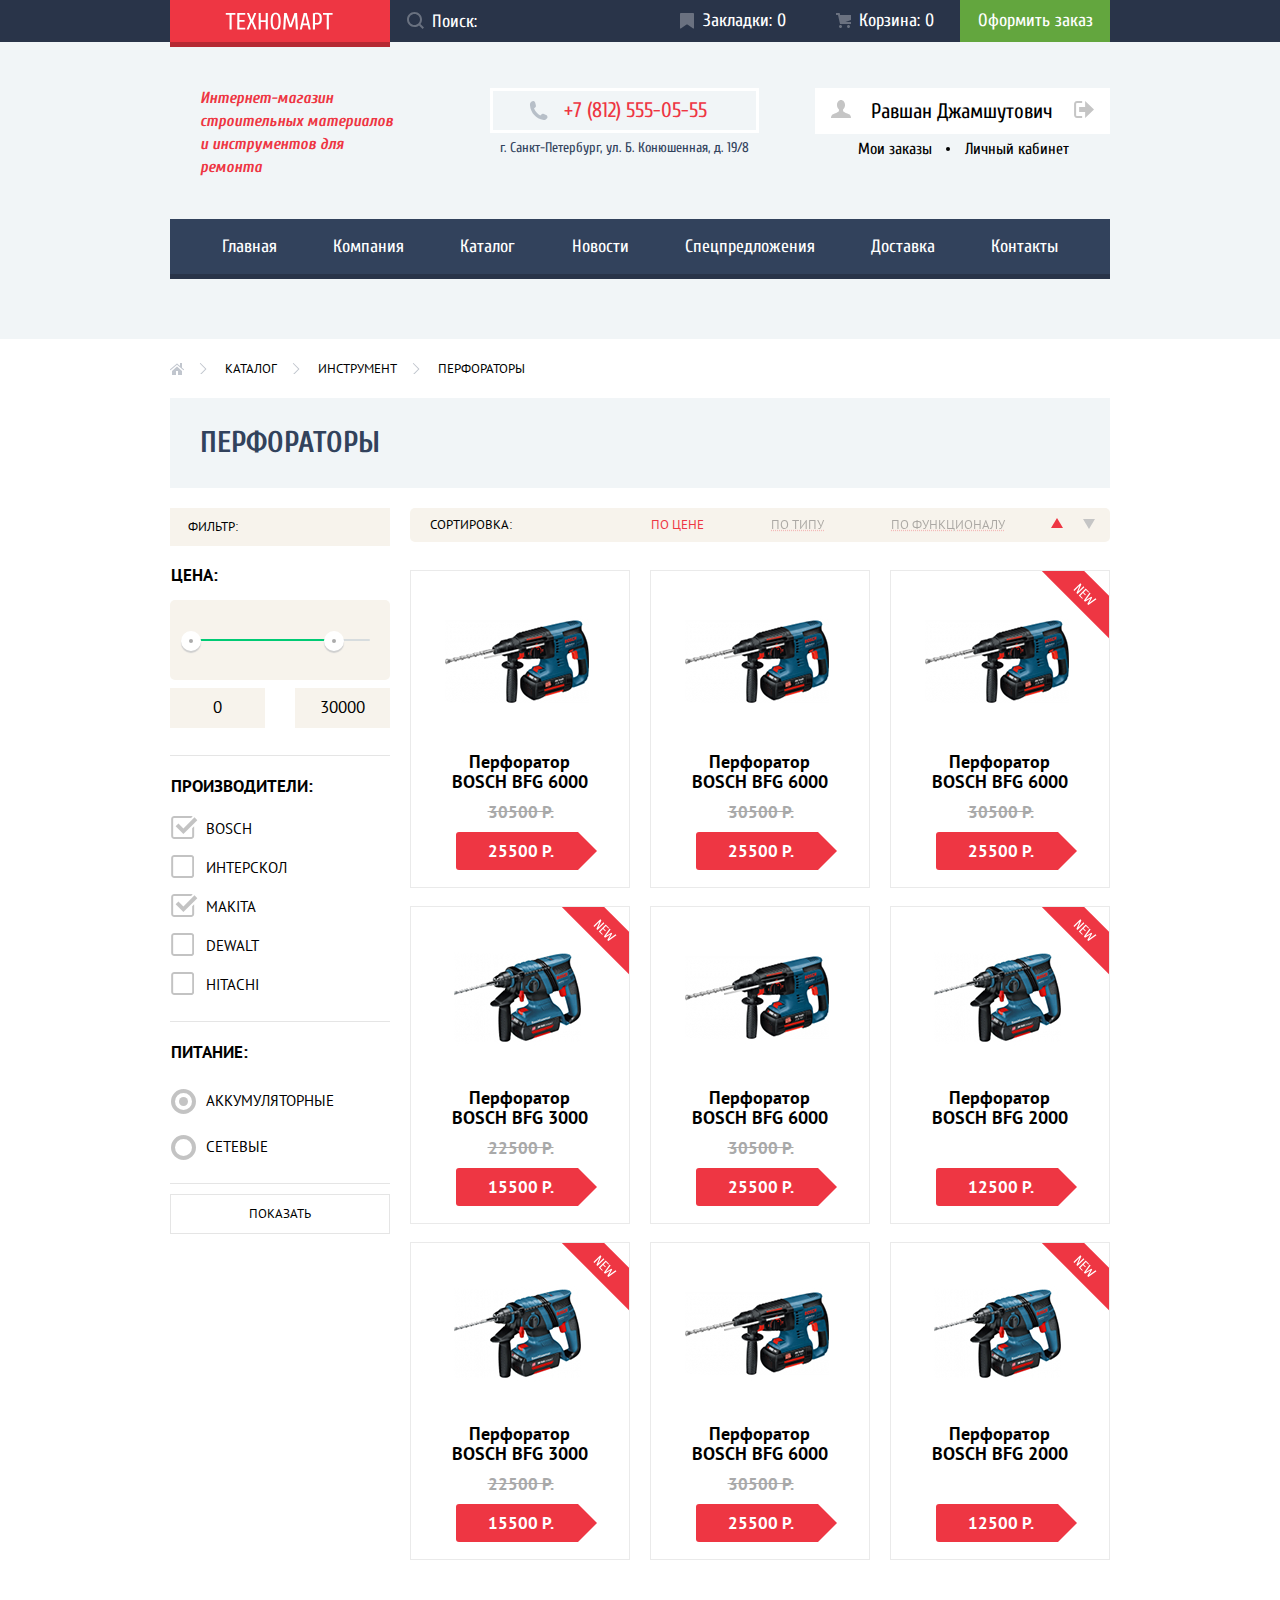
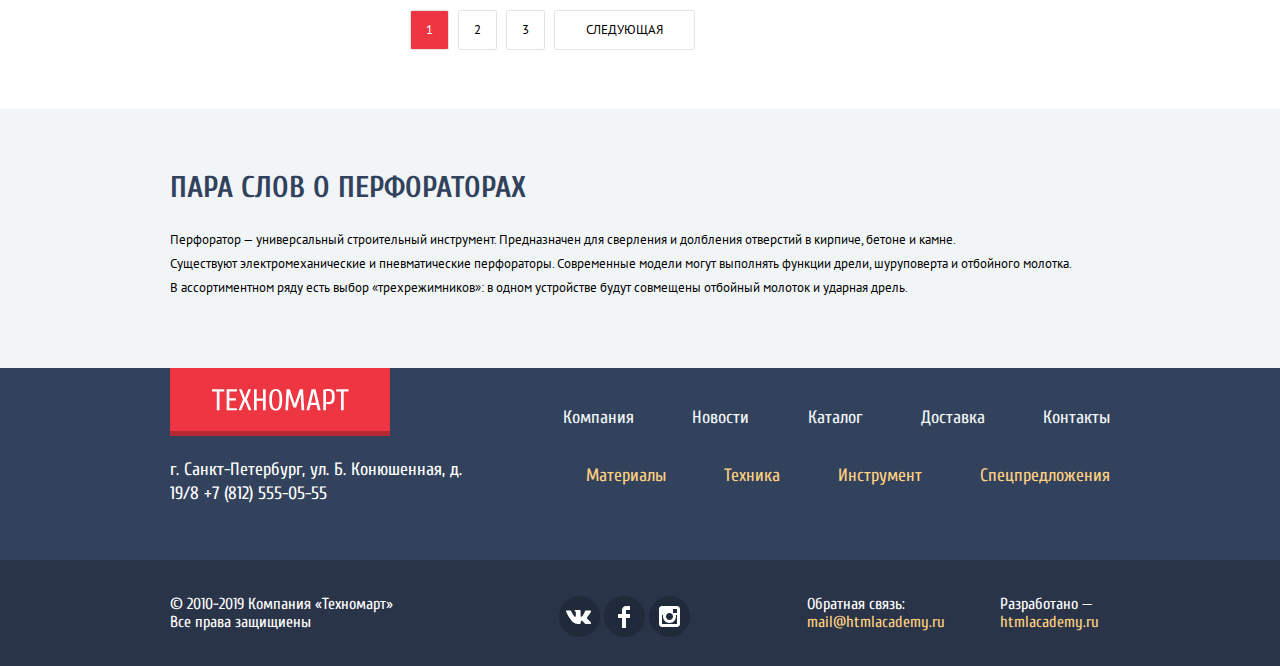
==== commit 2646c139: "Доступность" ====
--- a/catalog.html
+++ b/catalog.html
@@ -18,14 +18,14 @@
           <a class="logo-technomart" href="index.html">
             <img src="img/logo-technomart.svg" height="18" width="108" alt="Logo">
           </a>          
-          <a class="header-word search" href="#">
-            <svg width="17" height="17" viewBox="0 0 17 17" fill="none" xmlns="http://www.w3.org/2000/svg">
+          <form class="search-form" action="https://echo.htmlacademy.ru" method="GET">
+            <input class="header-word search" type="search" name="search" id="search" placeholder="Поиск:" aria-label="Поиск по магазину">
+            <svg aria-hidden="true" focusable="false" width="17" height="17" viewBox="0 0 17 17" fill="none" xmlns="http://www.w3.org/2000/svg">
               <path fill-rule="evenodd"
                     clip-rule="evenodd"
                     d="M13.458 12.044L17 15.586L15.586 17L12.044 13.458C10.782 14.421 9.21 15 7.5 15C3.35786 15 0 11.6421 0 7.5C0 3.35786 3.35786 0 7.5 0C11.6421 0 15 3.35786 15 7.5C15.0001 9.14309 14.4581 10.7403 13.458 12.044ZM7.5 2C4.467 2 2 4.467 2 7.5C2.00331 10.5362 4.4638 12.9967 7.5 13C10.532 13 13 10.532 13 7.5C13 4.467 10.532 2 7.5 2Z" fill="white"/>
             </svg>
-            Поиск:
-          </a>
+          </form>
           <a class="header-word bookmark" href="#">
               Закладки: 0
           </a>
@@ -48,20 +48,20 @@
             <h1 class="site-description">Интернет-магазин строительных материалов и&nbsp;инструментов для ремонта</h1>
     
             <div class="header-contacts">
-              <a class="header-phone" href="tel:+78125550555"> +7 (812) 555-05-55</a>
+              <a class="header-phone" href="tel:+78125550555" aria-label="Наш телефон"> +7 (812) 555-05-55</a>
               <p class="adress">г. Санкт-Петербург, ул. Б. Конюшенная, д. 19/8</p>
             </div>
 
             <div class="login-registration my-login">
               <div class="my-login-top">
-                <a class="user-img" href="#">
-                  <svg width="20" height="18" viewBox="0 0 20 18" fill="none" xmlns="http://www.w3.org/2000/svg">
+                <a class="user-img" href="#" aria-label="Перейти в личный кабинет">
+                  <svg aria-hidden="true" focusable="false" width="20" height="18" viewBox="0 0 20 18" fill="none" xmlns="http://www.w3.org/2000/svg">
                     <path d="M17.881 14.166C15.737 13.431 13.625 12.5 12.674 11.776C12.017 11.275 11.904 10.158 12.157 9.361C13.275 8.458 14.021 6.884 14.021 5.083C14.021 2.276 12.221 0 10 0C7.77902 0 5.97901 2.276 5.97901 5.083C5.97901 6.884 6.72501 8.457 7.84201 9.36C8.09501 10.158 7.98302 11.275 7.32502 11.776C6.37502 12.5 4.26201 13.43 2.11801 14.166C-0.0259852 14.902 1.48343e-05 18 1.48343e-05 18H20C20 18 20.025 14.901 17.881 14.166Z" fill="#C5C5C5"/>
                     </svg>                    
                 </a>
-                <a class="user-name" href="#">Равшан Джамшутович</a>
-                <a class="Logout" href="#">
-                  <svg width="20" height="17" viewBox="0 0 20 17" fill="none" xmlns="http://www.w3.org/2000/svg">
+                <a class="user-name" href="#" aria-label="Имя пользователя">Равшан Джамшутович</a>
+                <a class="Logout" href="#" aria-label="Выйти из профиля">
+                  <svg aria-hidden="true" focusable="false" width="20" height="17" viewBox="0 0 20 17" fill="none" xmlns="http://www.w3.org/2000/svg">
                     <path d="M20 8.5L11.125 0V6H5.125V11H11.125V17L20 8.5Z" fill="#C5C5C5"/>
                     <path d="M2.10598 13.952V3.048C2.12398 2.672 2.27698 1.991 3.11598 1.991H8.14297V0H3.11598C0.937975 0 0.111975 1.81 0.0869751 3.027V13.973C0.111975 15.189 0.937975 17 3.11598 17H8.14297V15.01H3.11598C2.27698 15.01 2.12398 14.327 2.10598 13.952Z" fill="#C5C5C5"/>
                   </svg>                    
@@ -130,16 +130,16 @@
       <!-- BreadCrumbs -->
       <ul class="breadcrumbs">
         <li>
-          <a class="breadcrumb-point point-home" href="index.html"></a>
+          <a class="breadcrumb-point point-home" href="index.html" aria-label="Перейти на страницу Главная"></a>
         </li>
         <li>
-          <a class="breadcrumb-point" href="#">Каталог</a>
+          <a class="breadcrumb-point" href="#" aria-label="Перейти на страницу">Каталог</a>
         </li>
         <li>
-          <a class="breadcrumb-point" href="#">Инструмент</a>
+          <a class="breadcrumb-point" href="#" aria-label="Перейти на страницу">Инструмент</a>
         </li>
         <li>
-          <a class="breadcrumb-point" href="#">Перфораторы</a>
+          <a class="breadcrumb-point current-point" href="#" aria-label="Текущая страница">Перфораторы</a>
         </li>
       </ul>
 
@@ -179,7 +179,7 @@
             </fieldset>
 
             <fieldset class="filter-item filter-item-manufacturer">
-              <legend class="filter-legend legend-manufacturer">Производители:</legend>
+              <legend class="filter-legend legend-manufacturer" aria-label="Фильтр">Производители:</legend>
               <ul>
 
                 <li class="filter-option filter-checkbox">
@@ -211,7 +211,7 @@
             </fieldset>
             
             <fieldset class="filter-item filter-item-power">
-              <legend class="filter-legend legend-power">Питание:</legend>
+              <legend class="filter-legend legend-power" aria-label="Фильтр">Питание:</legend>
               <ul>
 
                 <li class="filter-option filter-radio">
@@ -226,7 +226,7 @@
 
               </ul>
             </fieldset>
-            <button type="submit" class="filter-button button">Показать</button>
+            <button type="submit" class="filter-button button" aria-label="Применить фильтры">Показать</button>
           </form>
         </section>
 
@@ -252,8 +252,8 @@
               </li>
             </ul>
             <div class="sorting-direction">
-              <a href="#" class="sorting-button button-up sorting-direction-current"></a>
-              <a href="#" class="sorting-button button-down"></a>
+              <a href="#" class="sorting-button button-up sorting-direction-current" aria-label="Сортировка по возрастанию"></a>
+              <a href="#" class="sorting-button button-down" aria-label="Сортировка по убыванию"></a>
             </div>             
           </div>
 
@@ -263,43 +263,43 @@
             <!-- First Row -->
             <li class="catalog-item">
               <div class="goods-img">
-                <img src="img/Bosch-BFG-6k.jpg" height="128" width="144" alt="BOSCH BFG 6000">
+                <img src="img/Bosch-BFG-6k.jpg" height="128" width="144" alt="">
               </div>
               <span class="goods-name">Перфоратор BOSCH BFG 6000</span>
-              <span class="old-price">30500 Р.</span>
-              <span class="current-price">25500 Р.</span>
-              <div class="item-hover-buy">
-                <a class="buy" href="#">
-                  купить
-                </a>
-                <a class="wishlist" href="#">
-                  в закладки
-                </a>
-              </div>
-            </li>
-            <li class="catalog-item">
-              <div class="goods-img">
-                <img src="img/Bosch-BFG-6k.jpg" height="128" width="144" alt="BOSCH BFG 6000">
+              <span class="old-price" aria-label="Старая цена">30500 Р.</span>
+              <span class="current-price" aria-label="Текущая стоимость">25500 Р.</span>
+              <div class="item-hover-buy">
+                <a class="buy" href="#">
+                  купить
+                </a>
+                <a class="wishlist" href="#">
+                  в закладки
+                </a>
+              </div>
+            </li>
+            <li class="catalog-item">
+              <div class="goods-img">
+                <img src="img/Bosch-BFG-6k.jpg" height="128" width="144" alt="">
               </div>
               <span class="goods-name">Перфоратор BOSCH BFG 6000</span>
-              <span class="old-price">30500 Р.</span>
-              <span class="current-price">25500 Р.</span>
-              <div class="item-hover-buy">
-                <a class="buy" href="#">
-                  купить
-                </a>
-                <a class="wishlist" href="#">
-                  в закладки
-                </a>
-              </div>
-            </li>
-            <li class="catalog-item">
-              <div class="goods-img">
-                <img src="img/Bosch-BFG-6k.jpg" height="128" width="144" alt="BOSCH BFG 6000">
+              <span class="old-price" aria-label="Старая цена">30500 Р.</span>
+              <span class="current-price" aria-label="Текущая стоимость">25500 Р.</span>
+              <div class="item-hover-buy">
+                <a class="buy" href="#">
+                  купить
+                </a>
+                <a class="wishlist" href="#">
+                  в закладки
+                </a>
+              </div>
+            </li>
+            <li class="catalog-item">
+              <div class="goods-img">
+                <img src="img/Bosch-BFG-6k.jpg" height="128" width="144" alt="">
               </div>
               <span class="goods-name">Перфоратор BOSCH BFG 6000</span>
-              <span class="old-price">30500 Р.</span>
-              <span class="current-price">25500 Р.</span>
+              <span class="old-price" aria-label="Старая цена">30500 Р.</span>
+              <span class="current-price" aria-label="Текущая стоимость">25500 Р.</span>
               <div class="item-hover-buy">
                 <a class="buy" href="#">
                   купить
@@ -313,43 +313,43 @@
             <!-- Second Row -->
             <li class="catalog-item">
               <div class="goods-img">
-                <img src="img/Bosch-BFG-3k.jpg" height="112" width="127" alt="BOSCH BFG 3000">  
+                <img src="img/Bosch-BFG-3k.jpg" height="112" width="127" alt="">  
               </div>  
               <span class="goods-name">Перфоратор BOSCH BFG 3000</span>
-              <span class="old-price">22500 Р.</span>
-              <span class="current-price">15500 Р.</span>
-              <div class="item-hover-buy">
-                <a class="buy" href="#">
-                  купить
-                </a>
-                <a class="wishlist" href="#">
-                  в закладки
-                </a>
-              </div>
-            </li>
-            <li class="catalog-item">
-              <div class="goods-img">
-                <img src="img/Bosch-BFG-6k.jpg" height="128" width="144" alt="BOSCH BFG 6000">
+              <span class="old-price" aria-label="Старая цена">22500 Р.</span>
+              <span class="current-price" aria-label="Текущая стоимость">15500 Р.</span>
+              <div class="item-hover-buy">
+                <a class="buy" href="#">
+                  купить
+                </a>
+                <a class="wishlist" href="#">
+                  в закладки
+                </a>
+              </div>
+            </li>
+            <li class="catalog-item">
+              <div class="goods-img">
+                <img src="img/Bosch-BFG-6k.jpg" height="128" width="144" alt="">
               </div>
               <span class="goods-name">Перфоратор BOSCH BFG 6000</span>
-              <span class="old-price">30500 Р.</span>
-              <span class="current-price">25500 Р.</span>
-              <div class="item-hover-buy">
-                <a class="buy" href="#">
-                  купить
-                </a>
-                <a class="wishlist" href="#">
-                  в закладки
-                </a>
-              </div>
-            </li>
-            <li class="catalog-item">
-              <div class="goods-img">
-                <img src="img/Bosch-BFG-2k.jpg" height="112" width="127" alt="BOSCH BFG 2000">
+              <span class="old-price" aria-label="Старая цена">30500 Р.</span>
+              <span class="current-price" aria-label="Текущая стоимость">25500 Р.</span>
+              <div class="item-hover-buy">
+                <a class="buy" href="#">
+                  купить
+                </a>
+                <a class="wishlist" href="#">
+                  в закладки
+                </a>
+              </div>
+            </li>
+            <li class="catalog-item">
+              <div class="goods-img">
+                <img src="img/Bosch-BFG-2k.jpg" height="112" width="127" alt="">
               </div>
               <span class="goods-name">Перфоратор BOSCH BFG 2000</span>
               <span class="old-price"></span>
-              <span class="current-price">12500 Р.</span>
+              <span class="current-price" aria-label="Текущая стоимость">12500 Р.</span>
               <div class="item-hover-buy">
                 <a class="buy" href="#">
                   купить
@@ -363,43 +363,43 @@
             <!-- Third Row -->
             <li class="catalog-item">
               <div class="goods-img">
-                <img src="img/Bosch-BFG-3k.jpg" height="112" width="127" alt="BOSCH BFG 3000">  
+                <img src="img/Bosch-BFG-3k.jpg" height="112" width="127" alt="">  
               </div>  
               <span class="goods-name">Перфоратор BOSCH BFG 3000</span>
-              <span class="old-price">22500 Р.</span>
-              <span class="current-price">15500 Р.</span>
-              <div class="item-hover-buy">
-                <a class="buy" href="#">
-                  купить
-                </a>
-                <a class="wishlist" href="#">
-                  в закладки
-                </a>
-              </div>
-            </li>
-            <li class="catalog-item">
-              <div class="goods-img">
-                <img src="img/Bosch-BFG-6k.jpg" height="128" width="144" alt="BOSCH BFG 6000">
+              <span class="old-price" aria-label="Старая цена">22500 Р.</span>
+              <span class="current-price" aria-label="Текущая стоимость">15500 Р.</span>
+              <div class="item-hover-buy">
+                <a class="buy" href="#">
+                  купить
+                </a>
+                <a class="wishlist" href="#">
+                  в закладки
+                </a>
+              </div>
+            </li>
+            <li class="catalog-item">
+              <div class="goods-img">
+                <img src="img/Bosch-BFG-6k.jpg" height="128" width="144" alt="">
               </div>
               <span class="goods-name">Перфоратор BOSCH BFG 6000</span>
-              <span class="old-price">30500 Р.</span>
-              <span class="current-price">25500 Р.</span>
-              <div class="item-hover-buy">
-                <a class="buy" href="#">
-                  купить
-                </a>
-                <a class="wishlist" href="#">
-                  в закладки
-                </a>
-              </div>
-            </li>
-            <li class="catalog-item">
-              <div class="goods-img">
-                <img src="img/Bosch-BFG-2k.jpg" height="112" width="127" alt="BOSCH BFG 2000">
+              <span class="old-price" aria-label="Старая цена">30500 Р.</span>
+              <span class="current-price" aria-label="Текущая стоимость">25500 Р.</span>
+              <div class="item-hover-buy">
+                <a class="buy" href="#">
+                  купить
+                </a>
+                <a class="wishlist" href="#">
+                  в закладки
+                </a>
+              </div>
+            </li>
+            <li class="catalog-item">
+              <div class="goods-img">
+                <img src="img/Bosch-BFG-2k.jpg" height="112" width="127" alt="">
               </div>
               <span class="goods-name">Перфоратор BOSCH BFG 2000</span>
               <span class="old-price"></span>
-              <span class="current-price">12500 Р.</span>
+              <span class="current-price" aria-label="Текущая стоимость">12500 Р.</span>
               <div class="item-hover-buy">
                 <a class="buy" href="#">
                   купить
@@ -413,16 +413,16 @@
 
           <ul class="pagination-list">
             <li class="pagination-item pagination-item-current">
-              <a class="pagination-point pagination-current-point" href="#">1</a>
+              <a class="pagination-point pagination-current-point" href="#" aria-label="Перейти на страницу каталога">1</a>
             </li>
             <li class="pagination-item">
-              <a class="pagination-point" href="#">2</a>
+              <a class="pagination-point" href="#" aria-label="Перейти на страницу каталога">2</a>
             </li>
             <li class="pagination-item">
-              <a class="pagination-point" href="#">3</a>
+              <a class="pagination-point" href="#" aria-label="Перейти на страницу каталога">3</a>
             </li>
             <li class="pagination-item pagination-next">
-              <a class="pagination-point next-point" href="#">Следующая</a>
+              <a class="pagination-point next-point" href="#" aria-label="Перейти на страницу каталога">Следующая</a>
             </li>
           </ul>
         </section>
@@ -436,7 +436,6 @@
         <p>Перфоратор&nbsp;&mdash; универсальный строительный инструмент. Предназначен для сверления и&nbsp;долбления отверстий в&nbsp;кирпиче, бетоне и&nbsp;камне.
         <p>Существуют электромеханические и&nbsp;пневматические перфораторы. Современные модели могут выполнять функции дрели, шуруповерта и&nbsp;отбойного молотка. 
           В&nbsp;ассортиментном ряду есть выбор &laquo;трехрежимников&raquo;: в&nbsp;одном устройстве будут совмещены отбойный молоток и&nbsp;ударная дрель.</p>
-        </p>  
       </div>
     </section>
     
@@ -455,7 +454,7 @@
             </a>            
             <p>
               г. Санкт-Петербург, ул. Б.&nbsp;Конюшенная, д. 19/8
-              <a href="tel:+78125550555">
+              <a href="tel:+78125550555" aria-label="Наш телефон">
                   +7 (812) 555-05-55
               </a>
             </p>
@@ -464,18 +463,18 @@
           <div class="footer-navigation">
             
             <ul class="footer-navigation-top">
-              <li><a href="#">Компания</a></li>
-              <li><a href="#">Новости</a></li>
-              <li><a href="catalog.html">Каталог</a></li>
-              <li><a href="#">Доставка</a></li>
-              <li><a href="#">Контакты</a></li>
+              <li><a href="#" aria-label="Открыть страницу">Компания</a></li>
+              <li><a href="#" aria-label="Открыть страницу">Новости</a></li>
+              <li><a href="catalog.html" aria-label="Открыть страницу">Каталог</a></li>
+              <li><a href="#" aria-label="Открыть страницу">Доставка</a></li>
+              <li><a href="#" aria-label="Открыть страницу">Контакты</a></li>
             </ul> 
     
             <ul class="footer-navigation-bottom">
-              <li><a href="#">Материалы</a></li>
-              <li><a href="#">Техника</a></li>
-              <li><a href="#">Инструмент</a></li>
-              <li><a href="#">Спецпредложения</a></li>
+              <li><a href="#" aria-label="Перейти в список">Материалы</a></li>
+              <li><a href="#" aria-label="Перейти в список">Техника</a></li>
+              <li><a href="#" aria-label="Перейти в список">Инструмент</a></li>
+              <li><a href="#" aria-label="Перейти в список">Спецпредложения</a></li>
             </ul>
 
           </div>
@@ -491,14 +490,14 @@
           <p class="copy">&copy;&nbsp;2010-2019 Компания &laquo;Техномарт&raquo; Все права защищиены</p>
   
           <div class="social">
-            <a class="social-button" href="#">
-              <img src="img/icon-vk.svg" height="15" width="26" alt="VK">
+            <a class="social-button" href="#" aria-label="Наша группа Вконтакте">
+              <img src="img/icon-vk.svg" height="15" width="26" alt="">
             </a>
-            <a class="social-button" href="#">
-              <img src="img/icon-fb.svg" height="22" width="12" alt="Facebook">
+            <a class="social-button" href="#" aria-label="Наша страница на Facebook">
+              <img src="img/icon-fb.svg" height="22" width="12" alt="">
             </a>
-            <a class="social-button" href="#">
-              <img src="img/icon-insta.svg" height="21" width="21" alt="Instagram">
+            <a class="social-button" href="#" aria-label="Наш Instagram">
+              <img src="img/icon-insta.svg" height="21" width="21" alt="">
             </a>
           </div>
   
@@ -506,11 +505,22 @@
             <p>Обратная связь: <a class="email" href="mailto:mail@htmlacademy.ru">mail@htmlacademy.ru</a></p>  
             <p>Разработано — <a class="email" href="https://htmlacademy.ru/intensive/htmlcss"><span>htmlacademy.ru</span></a></p>
           </div>
-
         </div>
-
       </section>
-
     </footer>
+
+    <section class="modal modal-buying">
+      <div class="modal-buying-container">
+        <div class="buying-top">
+          <p>Товар добавлен в корзину!</p>
+        </div>
+        <div class="buying-bottom">
+          <a href="#" class="button modal-button-buy">Оформить заказ</a>
+          <a href="#" class="button modal-button-continue">Продолжить покупки</a>
+        </div>
+        <button type="button" class="close-button buying-close" aria-label="Закрыть"></button>
+      </div>
+    </section>
+
   </body>
 </html>--- a/css/style.css
+++ b/css/style.css
@@ -41,6 +41,7 @@
 
     --linear-greylight: linear-gradient(#FFFFFF, #EAEAEA);
     --filter-greylight: #E5E5E5;
+    --modal-buying: #F1F1F1;
 }
 
 /* Global */
@@ -136,36 +137,56 @@
     box-shadow: inset 0px -5px 0px rgba(0, 0, 0, 0.24);
 }
 
-.search {
+.search-form {
     height: 42px;
-    padding-left: 17px;
     display: flex;
     align-self: stretch;
     align-items: center;
     position: relative;
-}
-
-.search svg {
+    background-color: transparent;
+}
+
+.search {
+    height: 42px;
+    border: none;
+    width: 100%;
+    background-color: transparent;
+    padding-left: 42px;
+}
+
+.search::placeholder {
+    color: white;
+}
+
+.search-form svg {
+    position: absolute;
     padding-right: 8px;
-}
-
-.search path {
+    top: 12px;
+    left: 17px;
+}
+
+.search-form path {
     fill-opacity: 0.3;
 }
 
-.search:hover path {
+.search-form:hover path {
     fill-opacity: 1;
 }
 
-.search:focus path {
+.search:focus + path {
     fill: red;
     fill-opacity: 1;
 }
 
 .search:focus {
+    color: black;
     background-color: white;
-    color: black;
-}
+}
+
+.search:focus::placeholder {
+    color: black;
+}
+    
 
 .header-word {
     font-size: 18px;
@@ -174,7 +195,7 @@
     position: relative;
 }
 
-.header-word:not(:first-of-type) {
+.header-word:not(:first-child) {
     display: flex;
     align-self: stretch;
     align-items: center;
@@ -663,10 +684,6 @@
     border: none;
 }
 
-.slider-button:focus {
-    outline: none;
-}
-
 .slider-left {
     left: 24px;
     bottom: 104px;
@@ -716,17 +733,12 @@
     height: 10px;
     background-color: var(--basic-red);
     border: 2px solid white;   
-    border-radius: 50%; 
-    outline: none;
+    border-radius: 50%;
     padding: 0;
 }
 
 .slider-page:not(:last-child) {
     margin-right: 8px;
-}
-
-.slider-page:focus {
-    outline: none;
 }
 
 /* Popular */
@@ -1347,26 +1359,26 @@
     margin: auto;    
     border-top: 7px solid var(--basic-red);
     box-sizing: border-box;
+    box-shadow: 0px 0px 14.7px rgba(47, 42, 43, 0.5);
 }
 
 .modal-map {
     width: 943px;
     height: 449px;
     background-color: transparent;
+    box-shadow: none;
 }
 
 .modal-map iframe {
     position: relative;
-    border: none;    
-    box-shadow: 0px 0px 14.7px rgba(47, 42, 43, 0.5);
+    border: none;
+    box-shadow: 0px 0px 14.7px rgba(47, 42, 43, 0.5);;
 }
 
 .modal-write-us {
     width: 620px;
     height: 430px;
     background-color: white;
-    box-shadow: 0px 0px 14.7px rgba(47, 42, 43, 0.5);
-    box-sizing: border-box;
 }
 
 .modal-container {
@@ -1452,6 +1464,71 @@
     margin: 37px auto;
 }
 
+.modal-buying {
+    width: 620px;
+    height: 275px;
+}
+
+.modal-buying-container {    
+    display: grid;
+    width: 100%;
+    height: 100%;
+}
+
+.buying-top {
+    display: flex;
+    justify-content: center;
+    align-items: center;
+    background-color: white;
+    font-weight: bold;
+}
+
+.buying-top p {
+    position: relative;
+    color: black;
+    font-size: 24px;
+    line-height: 30px;
+}
+
+.buying-top p::before {
+    position: absolute;
+    content: "";
+    top: -17px;
+    left: -95px;
+    width: 66px;
+    height: 66px;
+    background-image: url("../img/icon-mark.svg");
+}
+
+.buying-bottom {
+    display: flex;
+    justify-content: center;
+    align-items: center;
+    background-color: var(--modal-buying);
+}
+
+.buying-bottom a {
+    margin-bottom: -12px;
+}
+
+.buying-bottom a:not(:last-child) {
+    margin-right: 7px;
+}
+
+.buying-bottom a:not(:first-child) {
+    margin-left: 5px;
+}
+
+.modal-button-buy {
+    padding: 10px 46px;
+}
+
+.modal-button-continue {
+    padding: 10px 32px;
+    color: black;
+    background-color: white;
+}
+
 /* Close Button */
 .close-button {
     position: absolute;
@@ -1486,6 +1563,12 @@
     top: 13px;
     right: 9px;
 }
+
+.buying-close {
+    top: 9px;
+    right: 8px;
+}
+
 
 /* Catalog Page Content */
 .visually-hidden {
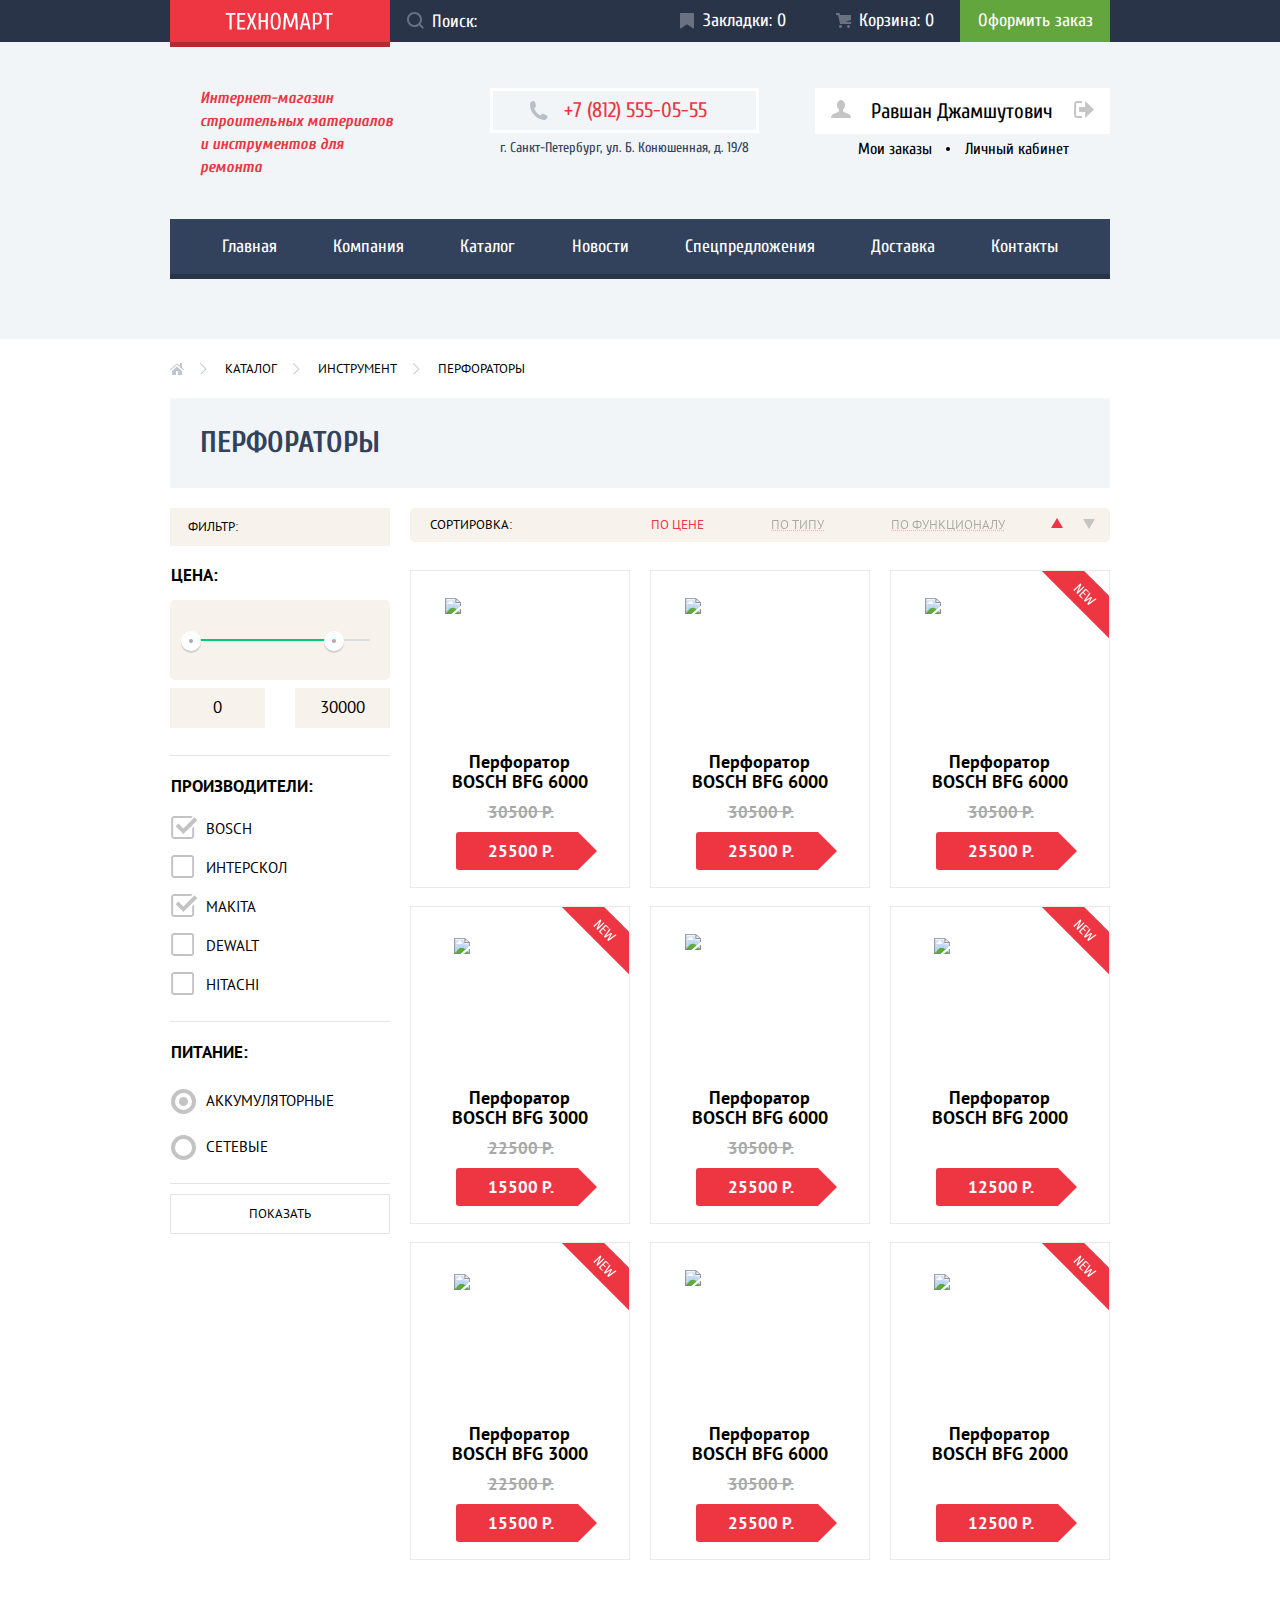
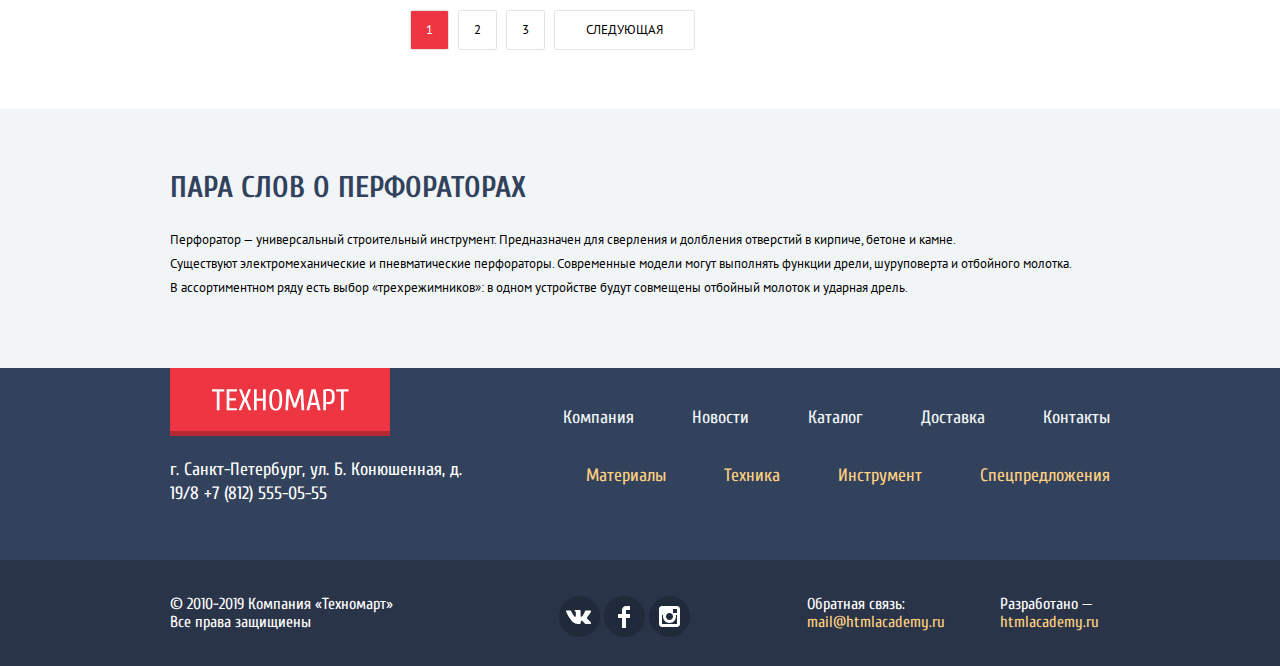
==== commit 6a91ab79: "Правки" ====
--- a/catalog.html
+++ b/catalog.html
@@ -5,7 +5,7 @@
     <title>Техномарт - каталог</title>
     <link href="https://fonts.googleapis.com/css2?family=Cuprum:ital,wght@0,400;0,700;1,400;1,700&family=PT+Sans:ital,wght@0,400;0,700;1,400;1,700&display=swap" rel="stylesheet">
     <link rel="stylesheet" href="css/normalize.css">
-    <link rel="stylesheet" href="css/style.css">
+    <link rel="stylesheet" href="css/style.min.css">
   </head>
   <body class="page-body">
 
@@ -82,7 +82,7 @@
           <nav class="header-navigation">
             <ul class="site-navigation">
               <li class="navigation-item">
-                <a class="navigation-word" href="#">
+                <a class="navigation-word" href="index.html">
                   Главная
                 </a>
               </li>
@@ -164,8 +164,8 @@
                     <div class="bar" style="width: 80%;
                     margin-left: 5%"></div>
                   </div>
-                  <div class="toggle toggle-min" tabindex="0" style="left: 5%"></div>
-                  <div class="toggle toggle-max" tabindex="0" style="left: 70%"></div>
+                  <div class="toggle toggle-min" tabindex="0" style="left: 5%" aria-label="Минимальная цена"></div>
+                  <div class="toggle toggle-max" tabindex="0" style="left: 70%" aria-label="Максимальная цена"></div>
                 </div>
                 <div class="price-controls">
                   <label class="min-price">
@@ -261,150 +261,150 @@
           <ul class="goods-list goods-list--catalog">
     
             <!-- First Row -->
-            <li class="catalog-item">
-              <div class="goods-img">
-                <img src="img/Bosch-BFG-6k.jpg" height="128" width="144" alt="">
+            <li class="catalog-item" tabindex="0" aria-label="Карточка товара">
+              <div class="goods-img">
+                <img src="img/bosch-bfg-6k.jpg" height="128" width="144" alt="Фото товара BOSCH BFG 6000">
               </div>
               <span class="goods-name">Перфоратор BOSCH BFG 6000</span>
               <span class="old-price" aria-label="Старая цена">30500 Р.</span>
               <span class="current-price" aria-label="Текущая стоимость">25500 Р.</span>
               <div class="item-hover-buy">
-                <a class="buy" href="#">
-                  купить
-                </a>
-                <a class="wishlist" href="#">
-                  в закладки
-                </a>
-              </div>
-            </li>
-            <li class="catalog-item">
-              <div class="goods-img">
-                <img src="img/Bosch-BFG-6k.jpg" height="128" width="144" alt="">
+                <a class="hover-button buy" href="#">
+                  купить
+                </a>
+                <a class="hover-button wishlist" href="#">
+                  в закладки
+                </a>
+              </div>
+            </li>
+            <li class="catalog-item" tabindex="0" aria-label="Карточка товара">
+              <div class="goods-img">
+                <img src="img/bosch-bfg-6k.jpg" height="128" width="144" alt="Фото товара BOSCH BFG 6000">
               </div>
               <span class="goods-name">Перфоратор BOSCH BFG 6000</span>
               <span class="old-price" aria-label="Старая цена">30500 Р.</span>
               <span class="current-price" aria-label="Текущая стоимость">25500 Р.</span>
               <div class="item-hover-buy">
-                <a class="buy" href="#">
-                  купить
-                </a>
-                <a class="wishlist" href="#">
-                  в закладки
-                </a>
-              </div>
-            </li>
-            <li class="catalog-item">
-              <div class="goods-img">
-                <img src="img/Bosch-BFG-6k.jpg" height="128" width="144" alt="">
+                <a class="hover-button buy" href="#">
+                  купить
+                </a>
+                <a class="hover-button wishlist" href="#">
+                  в закладки
+                </a>
+              </div>
+            </li>
+            <li class="catalog-item" tabindex="0" aria-label="Карточка товара">
+              <div class="goods-img">
+                <img src="img/bosch-bfg-6k.jpg" height="128" width="144" alt="Фото товара BOSCH BFG 6000">
               </div>
               <span class="goods-name">Перфоратор BOSCH BFG 6000</span>
               <span class="old-price" aria-label="Старая цена">30500 Р.</span>
               <span class="current-price" aria-label="Текущая стоимость">25500 Р.</span>
               <div class="item-hover-buy">
-                <a class="buy" href="#">
-                  купить
-                </a>
-                <a class="wishlist" href="#">
+                <a class="hover-button buy" href="#">
+                  купить
+                </a>
+                <a class="hover-button wishlist" href="#">
                   в закладки
                 </a>
               </div>
             </li>
     
             <!-- Second Row -->
-            <li class="catalog-item">
-              <div class="goods-img">
-                <img src="img/Bosch-BFG-3k.jpg" height="112" width="127" alt="">  
+            <li class="catalog-item" tabindex="0" aria-label="Карточка товара">
+              <div class="goods-img">
+                <img src="img/bosch-bfg-3k.jpg" height="112" width="127" alt="Фото товара BOSCH BFG 3000">  
               </div>  
               <span class="goods-name">Перфоратор BOSCH BFG 3000</span>
               <span class="old-price" aria-label="Старая цена">22500 Р.</span>
               <span class="current-price" aria-label="Текущая стоимость">15500 Р.</span>
               <div class="item-hover-buy">
-                <a class="buy" href="#">
-                  купить
-                </a>
-                <a class="wishlist" href="#">
-                  в закладки
-                </a>
-              </div>
-            </li>
-            <li class="catalog-item">
-              <div class="goods-img">
-                <img src="img/Bosch-BFG-6k.jpg" height="128" width="144" alt="">
+                <a class="hover-button buy" href="#">
+                  купить
+                </a>
+                <a class="hover-button wishlist" href="#">
+                  в закладки
+                </a>
+              </div>
+            </li>
+            <li class="catalog-item" tabindex="0" aria-label="Карточка товара">
+              <div class="goods-img">
+                <img src="img/bosch-bfg-6k.jpg" height="128" width="144" alt="Фото товара BOSCH BFG 6000">
               </div>
               <span class="goods-name">Перфоратор BOSCH BFG 6000</span>
               <span class="old-price" aria-label="Старая цена">30500 Р.</span>
               <span class="current-price" aria-label="Текущая стоимость">25500 Р.</span>
               <div class="item-hover-buy">
-                <a class="buy" href="#">
-                  купить
-                </a>
-                <a class="wishlist" href="#">
-                  в закладки
-                </a>
-              </div>
-            </li>
-            <li class="catalog-item">
-              <div class="goods-img">
-                <img src="img/Bosch-BFG-2k.jpg" height="112" width="127" alt="">
+                <a class="hover-button buy" href="#">
+                  купить
+                </a>
+                <a class="hover-button wishlist" href="#">
+                  в закладки
+                </a>
+              </div>
+            </li>
+            <li class="catalog-item" tabindex="0" aria-label="Карточка товара">
+              <div class="goods-img">
+                <img src="img/bosch-bfg-2k.jpg" height="112" width="127" alt="Фото товара BOSCH BFG 2000">
               </div>
               <span class="goods-name">Перфоратор BOSCH BFG 2000</span>
               <span class="old-price"></span>
               <span class="current-price" aria-label="Текущая стоимость">12500 Р.</span>
               <div class="item-hover-buy">
-                <a class="buy" href="#">
-                  купить
-                </a>
-                <a class="wishlist" href="#">
+                <a class="hover-button buy" href="#">
+                  купить
+                </a>
+                <a class="hover-button wishlist" href="#">
                   в закладки
                 </a>
               </div>
             </li>
     
             <!-- Third Row -->
-            <li class="catalog-item">
-              <div class="goods-img">
-                <img src="img/Bosch-BFG-3k.jpg" height="112" width="127" alt="">  
+            <li class="catalog-item" tabindex="0" aria-label="Карточка товара">
+              <div class="goods-img">
+                <img src="img/bosch-bfg-3k.jpg" height="112" width="127" alt="Фото товара BOSCH BFG 3000">  
               </div>  
               <span class="goods-name">Перфоратор BOSCH BFG 3000</span>
               <span class="old-price" aria-label="Старая цена">22500 Р.</span>
               <span class="current-price" aria-label="Текущая стоимость">15500 Р.</span>
               <div class="item-hover-buy">
-                <a class="buy" href="#">
-                  купить
-                </a>
-                <a class="wishlist" href="#">
-                  в закладки
-                </a>
-              </div>
-            </li>
-            <li class="catalog-item">
-              <div class="goods-img">
-                <img src="img/Bosch-BFG-6k.jpg" height="128" width="144" alt="">
+                <a class="hover-button buy" href="#">
+                  купить
+                </a>
+                <a class="hover-button wishlist" href="#">
+                  в закладки
+                </a>
+              </div>
+            </li>
+            <li class="catalog-item" tabindex="0" aria-label="Карточка товара">
+              <div class="goods-img">
+                <img src="img/bosch-bfg-6k.jpg" height="128" width="144" alt="Фото товара BOSCH BFG 6000">
               </div>
               <span class="goods-name">Перфоратор BOSCH BFG 6000</span>
               <span class="old-price" aria-label="Старая цена">30500 Р.</span>
               <span class="current-price" aria-label="Текущая стоимость">25500 Р.</span>
               <div class="item-hover-buy">
-                <a class="buy" href="#">
-                  купить
-                </a>
-                <a class="wishlist" href="#">
-                  в закладки
-                </a>
-              </div>
-            </li>
-            <li class="catalog-item">
-              <div class="goods-img">
-                <img src="img/Bosch-BFG-2k.jpg" height="112" width="127" alt="">
+                <a class="hover-button buy" href="#">
+                  купить
+                </a>
+                <a class="hover-button wishlist" href="#">
+                  в закладки
+                </a>
+              </div>
+            </li>
+            <li class="catalog-item" tabindex="0" aria-label="Карточка товара">
+              <div class="goods-img">
+                <img src="img/bosch-bfg-2k.jpg" height="112" width="127" alt="Фото товара BOSCH BFG 2000">
               </div>
               <span class="goods-name">Перфоратор BOSCH BFG 2000</span>
               <span class="old-price"></span>
               <span class="current-price" aria-label="Текущая стоимость">12500 Р.</span>
               <div class="item-hover-buy">
-                <a class="buy" href="#">
-                  купить
-                </a>
-                <a class="wishlist" href="#">
+                <a class="hover-button buy" href="#">
+                  купить
+                </a>
+                <a class="hover-button wishlist" href="#">
                   в закладки
                 </a>
               </div>
@@ -491,13 +491,13 @@
   
           <div class="social">
             <a class="social-button" href="#" aria-label="Наша группа Вконтакте">
-              <img src="img/icon-vk.svg" height="15" width="26" alt="">
+              <img src="img/icon-vk.svg" height="15" width="26" alt="vk">
             </a>
             <a class="social-button" href="#" aria-label="Наша страница на Facebook">
-              <img src="img/icon-fb.svg" height="22" width="12" alt="">
+              <img src="img/icon-fb.svg" height="22" width="12" alt="fb">
             </a>
             <a class="social-button" href="#" aria-label="Наш Instagram">
-              <img src="img/icon-insta.svg" height="21" width="21" alt="">
+              <img src="img/icon-insta.svg" height="21" width="21" alt="instagram">
             </a>
           </div>
   
@@ -521,6 +521,6 @@
         <button type="button" class="close-button buying-close" aria-label="Закрыть"></button>
       </div>
     </section>
-
+    <script src="js/script.min.js"></script>
   </body>
 </html>--- a/css/style.min.css
+++ b/css/style.min.css
@@ -0,0 +1 @@
+@keyframes bounce{0%{transform:translateY(-2000px)}70%{transform:translateY(30px)}90%{transform:translateY(-10px)}to{transform:translateY(0)}}@keyframes shake{0%,to{transform:translateX(0)}10%,30%,50%,70%,90%{transform:translateX(-10px)}20%,40%,60%,80%{transform:translateX(10px)}}:root{--basic-red: #EE3643;--basic-green: #63A63E;--basic-grey: #3D546F;--basic-greylight: #C5C5C5;--greylight-checkbox: #B5B5B5;--basic-background: #F1F5F7;--special-yellow: #FFBF47;--special-blue: #3BBCE3;--special-lilac: #DC91D8;--special-greenlight: #8ED78F;--special-yellowlight: #FFD180;--special-black: #32425C;--special-grey:  #F4F4F4;--promo-delivery: #FFC047;--popular-head: #F9F5F0;--catalog-filter: #F7F3EC;--old-price: #A9A9A9;--popular-border: #EAEAEA;--service-hover: #293449;--navigation-active: #1D2739;--red-hover: #CA2C37;--footer-adress: #F3F7F9;--footer-list-top: #F1F5F7;--social-back: #212A3A;--active-header: #161D29;--phone: #B7BFC8;--buy-hover: #367315;--buy-active: #518534;--success: #5FBB2D;--warning: #FFBF47;--error: #BA2732;--white-opacity: rgba(255, 255, 255, 0.5);--promo-button: rgba(255, 255, 255, 0.3);--promo-button-hover: rgba(197, 197, 197, 0.3);--promo-button-active: rgba(169, 169, 169, 0.3);--linear-greylight: linear-gradient(#FFFFFF, #EAEAEA);--filter-greylight: #E5E5E5;--modal-buying: #F1F1F1}body,ul{margin:0;padding:0}body{min-width:960px;font-family:"Cuprum",Arial,sans-serif;font-size:24px;line-height:30px;font-weight:400;color:#fff;background-color:#fff}.container{width:940px;margin:0 auto;padding:0 10px}a{text-decoration:none}img{max-width:100%;height:auto}ul{list-style:none}.page{height:100%}.page-body{min-height:100%;display:grid;grid-template-rows:min-content 1fr min-content;align-content:start}.body-header{display:grid;background-color:var(--basic-background);gap:43px}.button,.head-line img{background-color:var(--basic-red)}.button{text-transform:uppercase;color:#fff;font-size:14px;line-height:18px;display:flex;align-items:center;justify-content:center}.red-button{width:192px;height:38px}.red-button:hover{background-color:var(--red-hover)}.red-button:active{background-color:var(--error)}.header-top{background-color:var(--service-hover);height:42px}.header-top .container{display:grid;grid-template-columns:220px auto 150px 150px 150px;align-items:center}.head-line img{padding:12px 57px 17px 55px;box-shadow:inset 0 -5px 0 rgba(0,0,0,.24)}.search,.search-form{height:42px;background-color:transparent}.search-form{display:flex;align-self:stretch;align-items:center;position:relative}.search{border:0;width:100%;padding-left:42px}.search::placeholder{color:#fff}.search-form svg{position:absolute;padding-right:8px;top:12px;left:17px}.search-form path{fill-opacity:.3}.search-form:hover path{fill-opacity:1}.search-form:focus-within path{fill:red;fill-opacity:1}.search:focus{color:#000;background-color:#fff}.search:focus::placeholder{color:#000}.header-word{font-size:18px;line-height:24px;color:#fff;position:relative}.header-word:not(:first-child){display:flex;align-self:stretch;align-items:center;height:42px}.bookmark{padding-left:43px}.cart{padding-left:49px}.red{background-color:var(--basic-red)}.bookmark::before,.cart::before{content:"";position:absolute;background-image:url(../img/icon-bookmark.svg);top:13px;left:20px;width:14px;height:16px;opacity:.3}.cart::before{background-image:url(../img/icon-cart.svg);left:26px;width:15px;height:15px}.bookmark:hover::before,.cart:hover::before{opacity:1}.bookmark:active,.cart:active{color:var(--white-opacity);background-color:var(--active-header)}.bookmark:active::before,.cart:active::before{opacity:.3}.header-word:last-child{background-color:var(--basic-green);justify-content:center}.header-word:last-child:hover{background-color:var(--success)}.header-word:last-child:active{color:var(--white-opacity);background-color:var(--basic-green)}.middle-info{display:grid;grid-template-columns:1fr 1fr 1fr}.site-description{width:208px;color:var(--basic-red);font-style:italic;font-size:16px;line-height:23px;margin:2px 0 0 30px}.header-contacts{display:flex;flex-direction:column;justify-self:left;align-items:center;padding-left:7px}.header-phone{color:var(--basic-red);font-size:21px;line-height:30px;padding:4px 49px 5px 71px;border:3px solid #fff;position:relative;margin-top:3px}.header-phone::before{content:"";position:absolute;width:19px;height:19px;background-image:url(../img/icon-phone.svg);top:10px;left:36px}.adress{color:var(--special-black);font-size:14px;line-height:24px;margin:3px 0 0}.login-button{color:#000;background-color:#fff;font-size:21px;line-height:21px;display:block}.login-registration{margin-left:auto;display:flex;align-items:flex-start;padding-top:3px}.login-link,.registration-link{background-color:#fff;color:#000}.login-link{position:relative;padding:12px 28px 12px 45px}.registration-link{padding:12px 24px;margin-left:10px}.login-link svg{position:absolute;width:20px;height:17px;top:14px;left:19px}.login-button:hover,.login-button:hover path{color:var(--basic-red);fill:var(--basic-grey)}.login-button:active,.login-button:active path{color:var(--basic-greylight);fill:var(--basic-greylight)}.my-login{flex-direction:column}.my-login-top{width:100%;background-color:#fff;display:flex;justify-content:space-between;align-items:center;padding:8px 16px;box-sizing:border-box;margin-bottom:6px}.my-login-bottom li,.my-login-top a{display:block;box-sizing:border-box}.Logout:hover path,.user-img:hover path{fill:var(--basic-grey)}.user-name{font-size:21px;line-height:21px;color:#000;margin-right:21px;margin-left:20px}.my-login-bottom{display:flex;font-size:16px;line-height:18px;justify-content:center;align-items:center;padding-left:43px}.my-login-bottom a{color:#000}.my-login-bottom a:hover{color:var(--basic-red)}.Logout:active path,.user-img:active path{fill:var(--basic-greylight)}.my-login-bottom a:active,.user-name:active{color:var(--basic-greylight)}.my-login-bottom li:not(:last-child){margin-right:33px;position:relative}.my-login-bottom li:not(:last-child)::after{content:"";position:absolute;display:block;box-sizing:border-box;top:7px;right:-18px;width:4px;height:4px;border-radius:50%;background-color:#000}.site-navigation{background-color:var(--special-black);display:flex;flex-wrap:wrap;justify-content:space-evenly;margin-top:40px;margin-bottom:60px;min-height:60px;box-shadow:inset 0 -5px 0 var(--service-hover)}.navigation-item{padding:16px 24px 20px 27px}.navigation-item:first-child{padding-left:47px}.navigation-item:last-child{padding-right:47px}.navigation-word{color:#fff;display:block;font-size:18px;line-height:24px}.navigation-item:hover{background-color:var(--service-hover)}.navigation-item:active{color:var(--white-opacity);background-color:var(--navigation-active)}.body-footer{background-color:var(--basic-background)}.main-container{padding:59px 0 0}.promo{display:grid;padding:0;margin-bottom:59px}.promo-top{display:grid;gap:20px;grid-template-columns:1fr 1fr 1fr;grid-template-rows:1fr 1fr 1fr}.promo-item{background-color:var(--special-yellow);box-sizing:border-box;padding:20px 23px 21px;position:relative}.promo-item b{display:block;margin-bottom:14px}.promo-item img{position:absolute}.promo-button{display:block;width:135px;padding:10px;background-color:var(--promo-button);text-align:center;box-sizing:border-box}.promo-button:hover{background-color:var(--promo-button-hover)}.promo-button:active{background-color:var(--promo-button-active);opacity:.3}.materials{background-color:var(--special-yellow)}.devices{background-color:var(--special-blue)}.tech{background-color:var(--special-lilac)}.slider{position:relative;grid-column:1/3;grid-row:2/4}.logo-technomart img,.main-contacts img,.slider img{display:block}.sale{background-color:var(--special-greenlight);grid-row:2/3}.delivery{background-color:var(--promo-delivery);grid-row:3/4}.catalog-item:nth-child(3n)::after,.catalog-item:nth-child(4)::after,.catalog-item:nth-child(7)::after,.goods-item:nth-child(2n)::after,.materials::before{position:absolute;content:"";background-image:url(../img/catalog-new.svg);background-repeat:no-repeat;width:70px;height:70px;top:0;right:0}.materials::after{position:absolute;content:"";background-image:url(../img/materials.svg);background-repeat:no-repeat;width:44px;height:65px;top:31px;right:43px}.delivery::after,.devices::after,.sale::after,.tech::after{position:absolute;content:"";background-image:url(../img/devices.svg);background-repeat:no-repeat;width:75px;height:61px;top:34px;right:31px}.delivery::after,.sale::after,.tech::after{background-image:url(../img/vehicle.svg);width:78px;height:62px;top:31px}.delivery::after,.sale::after{background-image:url(../img/sale.svg);width:59px;height:72px;top:26px;right:45px}.delivery::after{background-image:url(../img/delivery.svg);width:78px;height:63px;top:32px;right:31px}.slider-head{position:absolute;width:620px;height:104px;background-color:rgba(0,0,0,.25)}.slider-name,.slider-synopsys{position:absolute;left:24px;margin:0}.slider-name{font-size:36px;line-height:36px;font-weight:700;text-transform:uppercase;top:23px}.slider-synopsys{font-size:18px;line-height:24px;top:64px}.slider-button{position:absolute;content:"";background-image:url(../img/icon-left.svg);width:22px;height:40px;background-color:transparent;border:0}.slider-left{left:24px;bottom:104px}.slider-right{right:20px;bottom:104px;transform:rotate(180deg)}.slider-open{left:24px;bottom:27px}.slider-dots,.slider-open,.slider-open::before{position:absolute}.slider-dots{display:flex;justify-content:space-between;align-items:center;bottom:35px;left:294px;min-width:30px}.active-slide,.slider-page{display:block;box-sizing:border-box;width:10px;height:10px;border-radius:50%;padding:0}.slider-page{background-color:#fff;border:0}.active-slide{background-color:var(--basic-red);border:2px solid #fff}.slider-page:not(:last-child){margin-right:8px}.popular{display:grid;grid-template-rows:auto auto;gap:20px;margin-bottom:70px}.popular-head{background-color:var(--popular-head);display:flex;justify-content:space-between;align-items:center;padding-left:28px;padding-right:14px;box-sizing:border-box;height:89px}.popular-head h2{color:var(--basic-grey);font-size:30px;line-height:30px;text-transform:uppercase;padding-top:2px}.popular-head a{width:192px;text-align:center;box-sizing:border-box;margin-bottom:1px}.goods-list{display:grid;grid-template-columns:1fr 1fr 1fr 1fr;gap:20px}.catalog-item,.goods-item{position:relative;border:1px solid var(--popular-border);min-height:318px;width:220px;display:flex;flex-direction:column;align-items:center;box-sizing:border-box;padding-right:6px;padding-bottom:17px}.catalog-item:hover,.goods-item:hover{box-shadow:0 4px 20px rgba(0,0,0,.15)}.catalog-item:focus .item-hover-buy,.catalog-item:focus-within .item-hover-buy,.catalog-item:hover .item-hover-buy,.goods-item:focus .item-hover-buy,.goods-item:focus-within .item-hover-buy,.goods-item:hover .item-hover-buy{display:flex}.goods-img{width:218px;height:181px;display:flex;justify-content:center;align-items:center}.current-price,.goods-name,.old-price{font-family:"PT Sans",Arial,sans-serif;font-weight:700}.goods-name{color:#000;font-size:18px;line-height:20px;text-align:center;max-width:160px;margin-left:5px;margin-bottom:7px}.current-price,.old-price{text-transform:uppercase;font-size:17px;line-height:18px}.old-price{color:var(--old-price);text-decoration:line-through;margin:auto 0 3px 15px;padding-bottom:8px;padding-right:8px;display:block}.current-price{position:relative;background-color:var(--basic-red);text-align:center;padding:10px 24px 10px 32px;border-radius:3px 0 0 3px}.current-price::after{content:"";position:absolute;top:0;left:100%;border:19px solid transparent;border-left:19px solid var(--basic-red)}.item-hover-buy{position:absolute;top:0;left:0;display:none;flex-direction:column;width:218px;height:181px;align-items:center;padding-top:38px;background-color:#fff;box-sizing:border-box}.item-hover-buy .hover-button{width:135px;font-family:"Cuprum",Arial,sans-serif;font-size:14px;line-height:18px;text-transform:uppercase;box-sizing:border-box}.buy,.wishlist{border-radius:2px}.buy{position:relative;color:#fff;margin-bottom:10px;padding:10px 12px 10px 52px;background:var(--basic-green);box-shadow:inset 0 -3px 0 #367315;border:0;box-sizing:border-box}.buy::before{content:"";position:absolute;background-image:url(../img/icon-cart.svg);top:10px;left:30px;width:15px;height:15px;opacity:.3}.buy:active,.buy:hover{box-shadow:inset 0 -3px 0 var(--buy-hover)}.buy:hover{background:var(--success)}.buy:active{background:var(--buy-active)}.wishlist{color:var(--special-black);background-color:#fff;border:3px solid var(--basic-green);padding:8px 31px 6px 30px}.wishlist:active,.wishlist:hover{border:3px solid var(--special-black)}.wishlist:active{opacity:.5}.all-manufacturers{margin-bottom:2px;margin-right:5px}.manufacturers-list{display:grid;grid-template-columns:repeat(4,1fr);grid-template-rows:auto;gap:20px}.manufacturer{border:1px solid var(--basic-greylight);height:145px;width:220px;display:flex;justify-content:center;align-items:center;box-sizing:border-box}.manufacturer:hover{box-shadow:0 4px 20px rgba(0,0,0,.15)}.manufacturer:active{opacity:.5}.bosch{padding-top:8px}.DeWalt,.Makita{padding-top:2px}.Interskol{padding-top:6px}.Hitachi{padding-top:9px;padding-left:5px}.LG{padding-top:6px}.AEG{padding-top:9px}.Metabo{padding-top:7px}.services{background-color:var(--basic-background)}.services .container{padding:64px 0 99px}.describe-item h3,.service-name{font-size:30px;line-height:30px;text-transform:uppercase}.service-name{color:#000;margin:0}.service-text{width:460px;font-family:"PT Sans",Arial,sans-serif;font-size:13px;line-height:24px;color:#000;margin-top:0;margin-bottom:auto}.service-container{display:flex;margin-top:70px}.describe-list{padding-left:80px;width:100%}.describe-list,.footer-top ul,.term-list{list-style:none}.term-list{position:relative}.term-list::after{content:"";position:absolute;background-image:url(../img/shadow.png);top:-49px;right:0;width:10px;height:279px}.term-item{font-weight:700;background-color:var(--special-black);display:block;padding:15px 20px 18px;box-sizing:border-box}.term-item:hover{color:#fff;background-color:var(--service-hover)}.active-term,.term-item,.term-item:active,.term-item:hover{font-size:21px;line-height:30px;width:240px}.active-term,.term-item:active{color:var(--basic-grey);background-color:#fff}.describe-item h3{color:var(--special-black);margin-top:0;margin-bottom:30px}.about{display:grid;grid-template-columns:auto 300px;padding:70px 0}.main-info{display:flex;flex-direction:column}.service-name{margin-bottom:24px}.about-text{width:460px;font-family:"PT Sans",Arial,sans-serif;font-size:13px;line-height:24px;color:#000;margin-top:0;margin-bottom:1px}.about-text:first-of-type{margin-bottom:26px}.breadcrumbs li,.describe-item{position:relative}.describe-item::after{content:"";position:absolute;top:22px;right:0;width:468px;height:216px}.item-delivery::after{background-image:url(../img/Service-Delivery.svg)}.item-guarantee::after{background-image:url(../img/Service-Guarantee.svg)}.item-credit::after{background-image:url(../img/Service-Credit.svg)}.describe-item .service-text{max-width:275px;margin-bottom:0}.item-guarantee>.service-text{max-width:315px}.item-credit>.service-text{max-width:280px;top:-2px;right:-13px}.credit-button{width:195px;padding-top:10px;padding-bottom:10px;margin-top:24px;border-radius:2px}.transport-item{position:relative;color:#000;font-size:18px;line-height:24px;margin-top:0;margin-bottom:11px;padding-left:37px}.transport-item::before{position:absolute;content:"";left:0;bottom:11px;width:25px;height:2px;background-color:var(--basic-red)}.main-contacts{display:flex;flex-direction:column}.main-contacts p{width:181px;margin-bottom:32px}.about-button{width:220px;margin-top:9px}.lost-button{width:100%;margin-top:24px}.body-footer{display:grid}.footer-top{background-color:var(--special-black)}.footer-bottom .container,.footer-top .container{display:flex;flex-direction:row;justify-content:space-between}.footer-bottom{background-color:var(--service-hover)}.footer-bottom .container{align-items:center}.footer-contacts,.footer-navigation{display:flex;flex-direction:column;align-items:flex-start}.footer-contacts img{padding:20px 41px 25px;box-shadow:inset 0 -5px 0 rgba(0,0,0,.24)}.footer-contacts p{font-size:18px;line-height:24px;width:323px;margin-top:22px;margin-bottom:54px;align-items:center}.footer-contacts a{color:#fff}.footer-navigation{align-items:flex-end;flex-wrap:wrap}.footer-navigation-bottom,.footer-navigation-top{display:flex;justify-content:space-between;flex-wrap:wrap}.footer-navigation-top{width:547px;margin:33px 0 28px}.footer-navigation-bottom a,.footer-navigation-top a{color:var(--footer-list-top);font-size:18px;line-height:24px}.footer-navigation-bottom{width:524px}.footer-navigation-bottom a{color:var(--special-yellowlight)}.footer-top a:hover{text-decoration:underline}.footer-top a:active{opacity:.5}.footer-bottom{font-size:16px;line-height:18px}.footer-bottom p{margin:0}.copy{width:227px}.social{display:flex;min-width:139px;justify-content:space-evenly;margin-top:36px;margin-bottom:29px;padding-left:44px;flex-wrap:wrap}.social-button{background-color:var(--social-back);height:41px;width:41px;border-radius:50%;display:flex;align-items:center;justify-content:center}.footer-contacts img,.social-button:active,.social-button:hover{background-color:var(--basic-red)}.feedback{display:flex;justify-content:flex-end;align-items:flex-end;flex-direction:row}.feedback p:last-child{margin-left:55px;margin-right:11px}.email{color:var(--special-yellowlight);display:block}.email:hover{text-decoration:underline}.email:active{color:var(--basic-red)}.modal,.modal-map iframe{box-shadow:0 0 14.7px rgba(47,42,43,.5)}.modal{display:none;position:fixed;top:0;right:0;bottom:0;left:0;margin:auto;border-top:7px solid var(--basic-red);box-sizing:border-box}.modal-map{width:943px;height:449px;background-color:transparent;box-shadow:none}.modal-map iframe{position:relative;border:0}.modal-write-us{width:620px;height:430px;background-color:#fff}.modal-container{display:flex;box-sizing:border-box;flex-direction:column;position:relative;width:100%;height:100%;align-items:center;padding-top:39px}.write-form{display:flex;flex-wrap:wrap;justify-content:space-between}.write-form label{font-family:"Cuprum",Arial,sans-serif;font-size:18px;line-height:24px;display:block;color:#000;margin-bottom:11px}.write-us-container{width:460px;margin:0 auto}.write-letter{width:100%}.write-form input{min-height:38px}.write-form input,.write-form textarea{display:block;font-family:"PT Sans",Arial,sans-serif;box-sizing:border-box;font-size:13px;line-height:24px;color:#000;border:2px solid var(--basic-greylight);border-radius:2px;text-overflow:ellipsis;padding-left:12px}.write-form input::placeholder,.write-form textarea::placeholder{color:var(--old-price)}.write-form textarea{min-height:114px}.small-form{width:220px;margin-right:20px;margin-bottom:13px}.small-form:nth-child(2n){margin-right:0}.wide-form{width:100%;resize:none}.write-us-button{width:100%;margin-top:auto;background-color:var(--special-grey)}.send{font-family:"Cuprum",Arial,sans-serif;font-size:14px;line-height:18px;padding-top:11px;padding-bottom:9px;margin:37px auto;width:100%;border:0}.modal-buying{width:620px;height:275px}.modal-buying-container{display:grid;width:100%;height:100%}.buying-bottom,.buying-top{display:flex;justify-content:center;align-items:center}.buying-top{background-color:#fff;font-weight:700}.buying-top p{position:relative;color:#000;font-size:24px;line-height:30px}.buying-top p::before{position:absolute;content:"";top:-17px;left:-95px;width:66px;height:66px;background-image:url(../img/icon-mark.svg)}.buying-bottom{background-color:var(--modal-buying)}.buying-bottom a{margin-bottom:-12px}.buying-bottom a:not(:last-child){margin-right:7px}.buying-bottom a:not(:first-child){margin-left:5px}.modal-button-buy{padding:10px 46px}.modal-button-continue{padding:10px 32px;color:#000;background-color:#fff}.close-button{position:absolute;top:10px;right:10px;width:21px;height:21px;background-color:transparent;border:0}.close-button::after,.close-button::before{content:"";position:absolute;top:10px;right:0;width:27px;height:4px;background-color:var(--basic-red)}.close-button::before{transform:rotate(45deg)}.close-button::after{transform:rotate(-45deg)}.write-us-close{top:13px;right:9px}.buying-close{top:9px;right:8px}.modal-show{display:block;animation:bounce .6s}.modal-error{animation:shake .6s}.visually-hidden{position:absolute;width:1px;height:1px;margin:-1px;border:0;padding:0;white-space:nowrap;clip-path:inset(100%);clip:rect(0 0 0 0);overflow:hidden}.main-catalog{width:940px;margin:0 auto;padding-top:21px}.breadcrumbs{font-family:"PT Sans",Arial,sans-serif;font-size:13px;line-height:18px;text-transform:uppercase;display:flex;justify-content:flex-start;flex-wrap:wrap;padding-bottom:20px}.breadcrumbs li:not(:first-child){margin-left:41px}.breadcrumbs li:not(:first-child)::before{position:absolute;content:"";background-image:url(../img/icon-right-small.svg);background-repeat:no-repeat;width:8px;height:12px;left:-26px;top:2px}.point-home{background-image:url(../img/icon-home.svg);width:14px;height:12px;margin-top:3px}.breadcrumb-point,.main-head span{color:#000;display:block}.device-name-container{background-color:var(--basic-background);padding:30px 0 30px 30px;width:100%;box-sizing:border-box;margin-bottom:20px}.about-device h2,.device-name-container h2{margin:0;font-size:30px;line-height:30px;display:block;color:var(--special-black);text-transform:uppercase}.catalog-content{display:grid;grid-template-columns:220px 1fr;gap:20px}.filters{grid-column:1/2;box-sizing:border-box}.main-head{margin-bottom:14px}.main-head span{box-sizing:border-box;font-family:"PT Sans",Arial,sans-serif;font-size:13px;line-height:18px;text-transform:uppercase;background-color:var(--catalog-filter);padding-top:10px;padding-bottom:10px;padding-left:18px}.filter-item{margin:0;border:0;padding:17px 0 0}.filter-item:not(:last-child){border-bottom:1px solid var(--filter-greylight);padding-bottom:27px}.filter-legend,.price-controls label{text-transform:uppercase;font-family:"PT Sans",Arial,sans-serif;font-size:17px}.filter-legend{line-height:30px;font-weight:700;color:#000;padding-left:1px;margin-bottom:-7px}.filter-item-manufacturer,.filter-item-power{margin-top:15px}.legend-manufacturer{margin-bottom:1px}.legend-power{margin-bottom:7px}.range-controls{position:relative;height:41px;background-color:var(--catalog-filter);border-radius:5px;margin-bottom:8px;padding-top:39px;padding-right:20px;padding-left:20px}.range-controls .scale{height:2px;background:#d7dcde;border-radius:5px}.range-controls .bar{width:70%;height:2px;background:#00ca74}.range-controls .toggle{position:absolute;top:31px;left:0;width:4px;height:4px;padding:0;border:8px solid #fff;background-color:#ababab;border-radius:50%;box-shadow:0 2px 1px 0 #cfcfcf;cursor:pointer}.range-controls .toggle-min{left:18px}.range-controls .toggle-max{left:160px}.price-controls{display:flex;justify-content:space-between}.price-controls label{line-height:18px}.price-controls input{width:95px;padding:10px;text-align:center;color:#000;border:0;background:var(--catalog-filter);box-sizing:border-box}.filter-option{padding-left:1px}.filter-option:not(:last-child){margin-bottom:20px}.filter-option label{position:relative;display:block;cursor:pointer;user-select:none;font-family:"PT Sans",Arial,sans-serif;font-size:15px;line-height:19px;color:#000;text-transform:uppercase;padding-left:35px}.filter-input-checkbox+label::before{content:"";position:absolute;left:0;top:-3px;width:23px;height:23px;background-image:url(../img/checkbox-off.svg);background-repeat:no-repeat;background-position:0 0;opacity:.8}.filter-input-checkbox:checked+label::before{width:27px;height:23px;background-image:url(../img/checkbox-on.svg)}.filter-input-checkbox+label:hover::before,.filter-input-radio+label:hover::before{opacity:1}.filter-input-checkbox:disabled+label,.filter-input-checkbox:disabled+label::before,.filter-input-radio:disabled+label,.filter-input-radio:disabled+label::before{opacity:.4}.filter-radio:not(:last-child){margin-bottom:27px}.filter-input-radio+label::before{content:"";position:absolute;left:0;top:-2px;width:25px;height:25px;border-radius:50%;border:4px solid var(--greylight-checkbox);background-color:#fff;background-repeat:no-repeat;background-position:0 0;box-sizing:border-box;opacity:.8}.filter-input-radio:checked+label::after{content:"";position:absolute;left:8px;top:6px;width:9px;height:9px;border-radius:50%;background-color:var(--greylight-checkbox);background-repeat:no-repeat;background-position:0 0;box-sizing:border-box;opacity:.8}.filter-input:focus+label{outline:-webkit-focus-ring-color auto 1px;outline-offset:5px}.filter-button,.sorting{font-family:"PT Sans",Arial,sans-serif;font-size:13px;line-height:18px;color:#000;box-sizing:border-box}.filter-button{background-color:transparent;border:1px solid var(--filter-greylight);padding:10px;width:100%;margin-top:10px}.sorting{background-color:var(--catalog-filter);display:flex;padding:7px 5px 7px 20px;border-radius:5px;align-items:center}.sorting span,.sorting-list{text-transform:uppercase}.sorting-list{display:flex;margin-left:auto;margin-right:43px;min-width:354px;justify-content:space-between}.sorting-type{color:#000;opacity:.3;text-decoration:underline dotted var(--basic-red)}.sorting-type:hover{opacity:1;text-decoration-style:solid}.sorting-current,.sorting-type:active{color:var(--basic-red);opacity:1;text-decoration:none}.sorting-direction{width:52px;display:flex;padding-right:5px}.sorting-button{margin:0;padding:0;position:relative;width:20px;height:20px;border:0;background:0 0;box-sizing:border-box}.sorting-button::before{position:absolute;content:"";bottom:7px;right:5px;border:6px solid transparent;border-bottom:10px solid var(--basic-greylight)}.sorting-button:hover::before{border-bottom:10px solid #000}.sorting-button:active::before,.sorting-direction-current::before,.sorting-direction-current:hover::before{border-bottom:10px solid var(--basic-red)}.button-down{margin-left:auto}.button-down::before{bottom:0;right:5px;border-bottom:10px solid var(--basic-greylight);transform:rotate(180deg)}.goods-content{display:flex;flex-direction:column}.goods-list--catalog{grid-template-columns:1fr 1fr 1fr;margin-top:28px;margin-bottom:50px;row-gap:18px;box-sizing:border-box}.pagination-list{display:flex}.about-device p,.pagination-item{font-family:"PT Sans",Arial,sans-serif;font-size:13px;color:#000}.pagination-item{line-height:18px;text-transform:uppercase;padding:10px 15px;border:1px solid var(--filter-greylight);box-sizing:border-box;border-radius:2px;margin-right:9px}.pagination-item:hover{border-color:var(--basic-greylight)}.pagination-item:active{border-color:var(--basic-red)}.pagination-point{color:#000}.pagination-next{padding:10px 31px}.pagination-item-current{background-color:var(--basic-red)}.pagination-current-point{color:#fff}.about-device{grid-column:1/-1;background-color:var(--basic-background);margin-top:59px;padding-top:64px;padding-bottom:68px}.about-device h2{margin-bottom:25px}.about-device p{line-height:24px;margin:0;width:908px}
